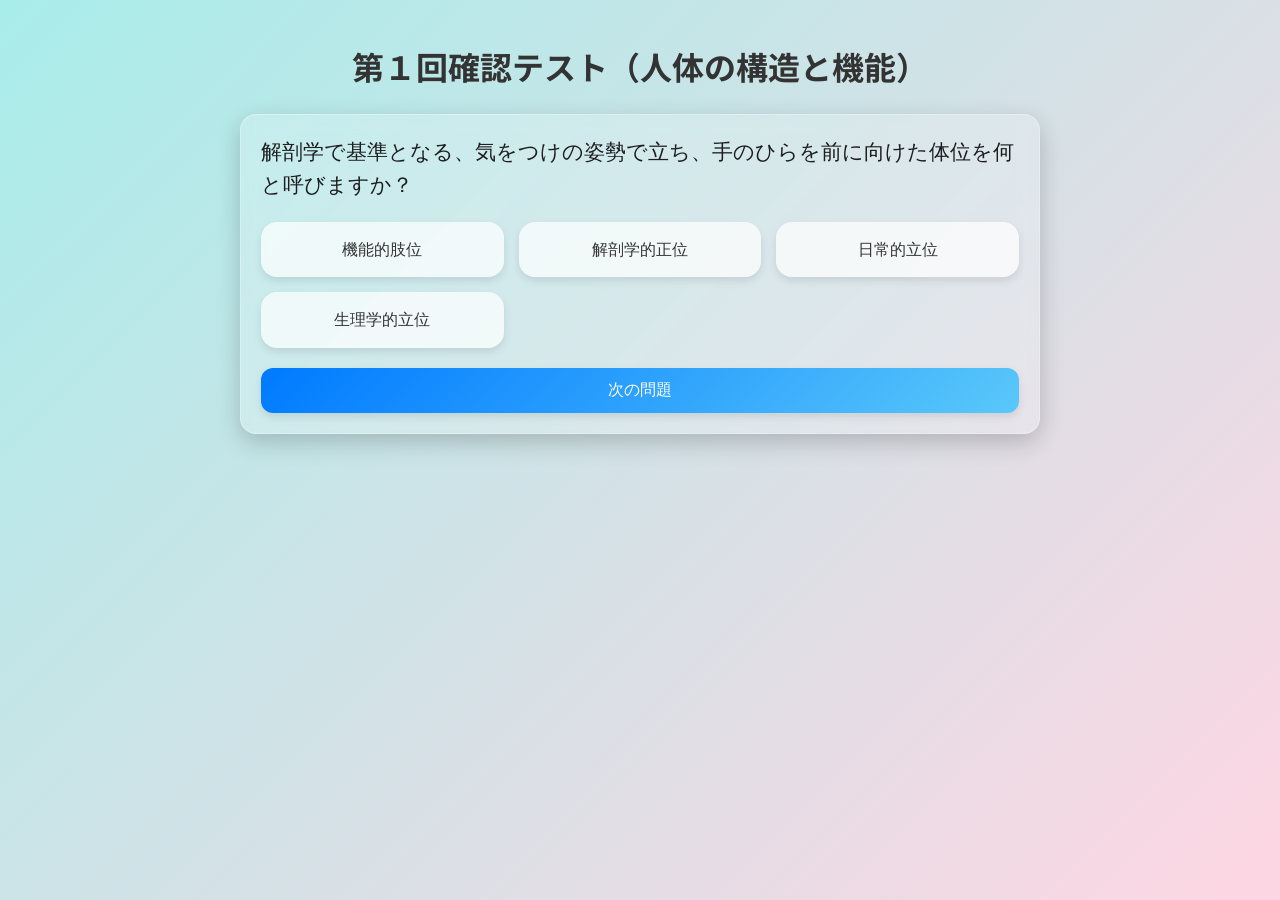
==== 1st-test.html @ 2c4062cf "Update 1st-test.html" ====
<!DOCTYPE html>
<html lang="ja">
<head>
  <link href="https://fonts.googleapis.com/css2?family=Noto+Sans+JP:wght@700&display=swap" rel="stylesheet">
  <meta charset="UTF-8">
  <meta name="viewport" content="width=device-width, initial-scale=1.0">
  <title>第１回確認テスト（人体の構造と機能）</title>
  <style>
    body {
      font-family: -apple-system, BlinkMacSystemFont, 'Segoe UI', Roboto, Oxygen, Ubuntu, Cantarell, 'Open Sans', 'Helvetica Neue', sans-serif;
      line-height: 1.6;
      color: #333;
      background: linear-gradient(135deg, #a8edea, #fed6e3);
      background-size: cover; 
      background-repeat: no-repeat;
      background-attachment: fixed;
      padding: 20px;
      margin: 0;
    }
    .container {
      max-width: 800px;
      margin: 0 auto;
    }
    h1, h2 {
  font-family: 'Noto Sans JP', sans-serif;
  font-weight: 700;

}
    .quiz-container, .result-card {
  background-color: rgba(255, 255, 255, 0.2);
  backdrop-filter: blur(10px);
  border-radius: 16px;
  padding: 20px;
  box-shadow: 0 8px 24px rgba(0, 0, 0, 0.2);
  margin-bottom: 20px;
  border: 1px solid rgba(255, 255, 255, 0.3);
    }
    .question {
      font-size: 1.3em;
      margin-bottom: 20px;
      color: #1d1d1f;
    }
    .options {
      display: grid;
      grid-template-columns: repeat(auto-fit, minmax(200px, 1fr));
      gap: 15px;
    }
    .option {
      background-color: rgba(255, 255, 255, 0.7);
  border: none;
  border-radius: 16px;
  padding: 15px;
  font-size: 1em;
  cursor: pointer;
  transition: background 0.3s ease 0.1s, transform 0.3s ease;
  text-align: center;
  position: relative;
  overflow: hidden;
  box-shadow: 0 4px 8px rgba(0, 0, 0, 0.1);
    }
    .option:hover {
      background: linear-gradient(135deg, #a8edea, #fed6e3);
  box-shadow: 0 8px 16px rgba(0, 0, 0, 0.2);
    }
    .option.selected {
      background-color: #007aff;
      color: #fff;
    }
    .option.disabled {
      background: linear-gradient(135deg, #a8edea, #fed6e3);
  box-shadow: 0 8px 16px rgba(0, 0, 0, 0.2);
  pointer-events: none;
      }
    /* 正解時のグラデーション */
.option.correct {
  background: linear-gradient(135deg, #34c759, #a8e6cf); /* 正解のグラデーション */
  color: #fff;
}

/* 不正解時のグラデーション */
.option.incorrect {
  background: linear-gradient(135deg, #ff3b30, #ff9a8b); /* 不正解のグラデーション */
  color: #fff;
}

    .option::after {
      content: '';
      position: absolute;
      top: 0;
      left: 0;
      width: 100%;
      height: 100%;
      background: rgba(0,0,0,0.1);
      opacity: 0;
      transition: opacity 0.3s;
    }
    .option:active::after {
      transform: scale(0.98);
    }
    .explanation {
  margin-top: 20px;
  font-size: 1em;
  color: #333;
  background-color: rgba(255, 255, 255, 0.8);
  backdrop-filter: blur(10px);
  border-left: 5px solid #4caf50;
  border-radius: 12px;
  padding: 15px;
  box-shadow: 0 4px 8px rgba(0, 0, 0, 0.1);
  opacity: 1; /* 修正 */
  transition: opacity 0.3s ease;
}

.explanation-header {
  display: flex;
  align-items: center;
  margin-bottom: 10px;
  font-weight: bold;
  color: #4caf50;
}

.explanation-icon {
  font-size: 1.5em;
  margin-right: 10px;
}
    .nav-button {
  background: linear-gradient(135deg, #007aff, #5ac8fa);
  color: #fff;
  border: none;
  border-radius: 12px;
  padding: 12px 24px;
  font-size: 1em;
  cursor: pointer;
  transition: background 0.3s ease, transform 0.2s ease;
  margin-top: 20px;
  width: 100%;
  box-shadow: 0 4px 8px rgba(0, 0, 0, 0.1);
}

.nav-button:hover {
  background: linear-gradient(135deg, #005bb5, #4aa0d3);
  box-shadow: 0 8px 16px rgba(0, 0, 0, 0.2);
}

.nav-button:active {
  transform: scale(0.98);
}
    .result-card {
      margin-bottom: 20px;
    }
    .result-card h3 {
      font-size: 1.2em;
      margin-bottom: 10px;
    }
    .result-status {
      font-weight: bold;
      margin-bottom: 10px;
    }
    .correct {
      color: #34c759;
    }
    .incorrect {
      color: #ff3b30;
    }
    #attendance-link {
      background-color: #34c759;
      color: white;
      padding: 15px;
      border-radius: 12px;
      margin-top: 20px;
      text-align: center;
      display: none;
    }
    #attendance-link a {
      color: white;
      text-decoration: none;
      font-weight: bold;
    }
    #attendance-link a:hover {
      text-decoration: underline;
    }
  </style>
</head>
<body>
  <div class="container">
    <h1 style="text-align: center;">第１回確認テスト（人体の構造と機能）</h1>
    <div id="quiz-container" class="quiz-container">
      <div id="quiz-content">
        <div id="question" class="question"></div>
        <div id="options" class="options"></div>
        <div id="explanation" class="explanation"></div>
      </div>
      <button id="next" class="nav-button" onclick="nextQuestion()">次の問題</button>
    </div>
    <div id="result-container"></div>
    <div id="attendance-link"></div>
  </div>
  
  
  <script>
    const quizData = [
  {
    "question": "解剖学で基準となる、気をつけの姿勢で立ち、手のひらを前に向けた体位を何と呼びますか？",
    "options": [
      "生理学的立位",
      "解剖学的正位",
      "機能的肢位",
      "日常的立位"
    ],
    "answer": 1,
    "explanation": "人体を記載・説明する際の基準となる姿勢は「解剖学的正位」です。"
  },
  {
    "question": "人体を左右に分ける面（身体の正中を通る面を含む）を何と呼びますか？",
    "options": [
      "水平面",
      "前額面（冠状面）",
      "矢状面",
      "斜断面"
    ],
    "answer": 2,
    "explanation": "人体を左右に分ける面は「矢状面」です。特に正中を通る面は「正中面」とも呼ばれます。"
  },
  {
    "question": "人体を構成するレベルで、同じような形態と機能を持つ細胞が集まってできるものを何と呼びますか？",
    "options": [
      "器官",
      "個体",
      "細胞",
      "組織"
    ],
    "answer": 3,
    "explanation": "細胞が集まって「組織」を形成します。組織が集まって器官、器官が集まって器官系、そして個体が構成されます。"
  },
  {
    "question": "体の表面や、消化管・気管などの管の内側をおおっている、細胞が密に集まった組織は何ですか？",
    "options": [
      "筋組織",
      "結合組織",
      "上皮組織",
      "神経組織"
    ],
    "answer": 2,
    "explanation": "体の表面や体内の管の内面を覆い、保護・吸収・分泌などの役割を担うのは「上皮組織」です。細胞が密に配列しているのが特徴です。"
  },
  {
    "question": "上皮組織において、体表や管腔に面している側の表面を何と呼びますか？",
    "options": [
      "基底面",
      "側面",
      "自由面",
      "接着面"
    ],
    "answer": 2,
    "explanation": "上皮細胞の、体外や体内の空間（管腔）に面している側を「自由面」と呼びます。"
  },
  {
    "question": "骨格系は大きく体幹骨格と体肢骨格に分類されます。体幹骨格に含まれないのはどれですか？",
    "options": [
      "脊柱",
      "胸郭",
      "頭蓋骨",
      "上腕骨"
    ],
    "answer": 3,
    "explanation": "体幹骨格は頭蓋骨、脊柱、胸郭から構成されます。上腕骨は上肢の骨であり、体肢骨格に含まれます。"
  },
  {
    "question": "脳を保護する役割を持つ頭蓋骨は、脳頭蓋を構成する骨とされます。脳頭蓋に含まれないのはどれですか？",
    "options": [
      "前頭骨",
      "側頭骨",
      "下顎骨",
      "後頭骨"
    ],
    "answer": 2,
    "explanation": "脳頭蓋は前頭骨、頭頂骨、側頭骨、後頭骨、蝶形骨、篩骨から構成されます。下顎骨は顔面頭蓋を構成する骨の一つです。"
  },
  {
    "question": "脊柱を構成する椎骨のうち、肋骨と関節する関節面を持つのはどの椎骨ですか？",
    "options": [
      "頸椎",
      "胸椎",
      "腰椎",
      "仙椎"
    ],
    "answer": 1,
    "explanation": "胸椎は、肋骨と関節するための関節面（肋骨窩）を持っています。"
  },
  {
    "question": "男性の骨盤の特徴として記述されているものではないのはどれですか？",
    "options": [
      "骨盤口がハート型で狭い",
      "恥骨下角が狭い（<70°）",
      "骨が全体的に厚くて重い",
      "骨盤口が広くて円形に近い"
    ],
    "answer": 3,
    "explanation": "男性の骨盤は、女性と比較して骨盤口が狭くハート型、恥骨下角が狭く、骨が厚くて重いという特徴があります。「骨盤口が広くて円形に近い」のは女性の骨盤の特徴です。"
  },
  {
    "question": "大腿骨の関節に関する記述で正しいものはどれですか？",
    "options": [
      "近位端は脛骨と関節する",
      "遠位端は腓骨とのみ関節する",
      "近位端は寛骨と関節する",
      "遠位端は足根骨と関節する"
    ],
    "answer": 2,
    "explanation": "大腿骨の近位端（大腿骨頭）は寛骨の寛骨臼と関節し、股関節を形成します。遠位端は脛骨および膝蓋骨と関節し、膝関節を形成します。"
  },
  {
    "question": "足のアーチの主な機能として説明されているもので、最も適切なものはどれですか？",
    "options": [
      "足の骨の成長を促進する",
      "足の見た目を美しく保つ",
      "体重を支え、足の骨と軟部組織に分散させる",
      "地面からの衝撃を直接骨に伝える"
    ],
    "answer": 2,
    "explanation": "足のアーチ（土踏まず）は、体重を分散させ、歩行や走行時の地面からの衝撃を吸収する重要な役割を担っています。"
  },
  {
    "question": "骨の形成に関わる細胞として記述されているのは骨芽細胞と破骨細胞です。これらの細胞が含まれる構造はどれですか？",
    "options": [
      "関節",
      "長管骨",
      "軟骨",
      "腱"
    ],
    "answer": 1,
    "explanation": "骨芽細胞と破骨細胞は、骨のリモデリング（形成と吸収）に関わる細胞であり、骨組織、特に長管骨などの骨に見られます。"
  },
  {
    "question": "肘関節の伸展に関わる骨格筋として主に挙げられるのはどれですか？",
    "options": [
      "上腕二頭筋",
      "上腕筋",
      "上腕三頭筋",
      "腕橈骨筋"
    ],
    "answer": 2,
    "explanation": "肘関節の伸展（腕を伸ばす動き）の主動作筋は、上腕の後面にある上腕三頭筋です。上腕二頭筋、上腕筋、腕橈骨筋は主に肘関節の屈曲に関わります。"
  }
]
;

      let currentQuestion = 0;
    let score = 0;
    let userAnswers = [];
    let shuffledOptions = [];

    function shuffleArray(array) {
      for (let i = array.length - 1; i > 0; i--) {
        const j = Math.floor(Math.random() * (i + 1));
        [array[i], array[j]] = [array[j], array[i]];
      }
      return array;
    }

    function loadQuestion() {
      const question = quizData[currentQuestion];
      document.getElementById('question').textContent = question.question;

      shuffledOptions = shuffleArray([...question.options]);
      const optionsHtml = shuffledOptions.map((option, index) => `
        <div class="option" onclick="selectOption(${index})">${option}</div>
      `).join('');

      document.getElementById('options').innerHTML = optionsHtml;

      // 解説のリセット
      const explanationEl = document.getElementById('explanation');
      explanationEl.style.opacity = '0';
      explanationEl.style.display = 'none';
    }

    function selectOption(index) {
  const options = document.querySelectorAll('.option');
  if (options[index].classList.contains('disabled')) {
    return;
  }

  // すべての選択肢を無効化
  options.forEach(option => {
    option.classList.add('disabled');
  });

  // 選択肢を選んだときに`selected`クラスを追加
  options[index].classList.add('selected');

  // 現在の問題を取得
  const question = quizData[currentQuestion];
  const selectedAnswerIndex = question.options.indexOf(shuffledOptions[index]);
  userAnswers[currentQuestion] = selectedAnswerIndex;

  // 解説の表示内容を設定
  const explanationEl = document.getElementById('explanation');
  explanationEl.innerHTML = `
    <div class="explanation-header">
      <span class="explanation-icon">💡</span>
      解説
    </div>
    ${question.explanation}
  `;
  
  // 一旦解説を見えないようにしてから表示の遅延を設定
  explanationEl.style.opacity = '0';
  explanationEl.style.display = 'block'; // まず表示を「block」にする

  // 遅延を設定して解説をフェードイン
  setTimeout(() => {
    explanationEl.style.opacity = '1'; // 遅れてopacityを1にする
  }, 200); // 200msの遅延を設定

  // 正解・不正解のクラスを付与してグラデーションを適用
  if (selectedAnswerIndex === question.answer) {
    explanationEl.style.backgroundColor = '#e8f5e9';
    explanationEl.style.borderLeftColor = '#4caf50';
    options[index].classList.add('correct'); // 正解時に`correct`クラスを追加
  } else {
    explanationEl.style.backgroundColor = '#ffebee';
    explanationEl.style.borderLeftColor = '#f44336';
    options[index].classList.add('incorrect'); // 不正解時に`incorrect`クラスを追加
  }
}

function loadQuestion() {
  const question = quizData[currentQuestion];
  document.getElementById('question').textContent = question.question;

  shuffledOptions = shuffleArray([...question.options]);
  const optionsHtml = shuffledOptions.map((option, index) => `
    <div class="option" onclick="selectOption(${index})">${option}</div>
  `).join('');

  document.getElementById('options').innerHTML = optionsHtml;

  // 解説のリセット
  const explanationEl = document.getElementById('explanation');
  explanationEl.style.display = 'none'; // 解説を非表示に
  explanationEl.style.opacity = '0'; // 解説のopacityをリセット
}

function loadQuestion() {
  const question = quizData[currentQuestion];
  document.getElementById('question').textContent = question.question;

  shuffledOptions = shuffleArray([...question.options]);
  const optionsHtml = shuffledOptions.map((option, index) => `
    <div class="option" onclick="selectOption(${index})">${option}</div>
  `).join('');

  document.getElementById('options').innerHTML = optionsHtml;

  // 解説のリセット
  const explanationEl = document.getElementById('explanation');
  explanationEl.style.display = 'none'; // 解説を非表示に
}
    function nextQuestion() {
      const selectedOption = document.querySelector('.option.selected');
      if (selectedOption === null) {
        alert('選択肢を選んでください');
        return; 
      }

      if (currentQuestion < quizData.length - 1) {
        currentQuestion++;
        loadQuestion();
      } else {
        showResult();
      }
    }

    function showResult() {
      score = userAnswers.reduce((total, answer, index) => 
        total + (answer === quizData[index].answer ? 1 : 0), 0);

      const resultContainer = document.getElementById('result-container');
      const quizContainer = document.getElementById('quiz-container');
      quizContainer.style.display = 'none';

      const percentage = (score / quizData.length) * 100;
      let resultHtml = `
        <h2>クイズ結果</h2>
        <p>正解数: ${score} / ${quizData.length}</p>
        <p>正答率: ${percentage.toFixed(2)}%</p>
      `;

      quizData.forEach((question, index) => {
        const isCorrect = userAnswers[index] === question.answer;
        resultHtml += `
          <div class="result-card">
            <h3>問題 ${index + 1}</h3>
            <p class="result-status ${isCorrect ? 'correct' : 'incorrect'}">
              ${isCorrect ? '正解' : '不正解'}
            </p>
            <p><strong>質問:</strong> ${question.question}</p>
            <p><strong>あなたの回答:</strong> ${question.options[userAnswers[index]] || '未回答'}</p>
            <p><strong>正解:</strong> ${question.options[question.answer]}</p>
            <p><strong>説明:</strong> ${question.explanation}</p>
          </div>
        `;
      });

      resultHtml += `<button class="nav-button" onclick="restartQuiz()">もう一度挑戦する</button>`;
      resultContainer.innerHTML = resultHtml;

      if (percentage === 100) {
        const attendanceLink = document.getElementById('attendance-link');
        attendanceLink.style.display = 'block';
        attendanceLink.innerHTML = `
          <p>おめでとうございます！全問正解です。</p>
          <a href="https://forms.gle/HNSAs41nTv95XThCA" target="_blank">出席確認フォームに回答する</a>
        `;
      }
    }

    function restartQuiz() {
      currentQuestion = 0;
      score = 0;
      userAnswers = [];
      shuffledOptions = [];
      document.getElementById('quiz-container').style.display = 'block';
      document.getElementById('result-container').innerHTML = '';
      document.getElementById('attendance-link').style.display = 'none';
      loadQuestion();
    }

    loadQuestion();
  </script>
</body>
</html>
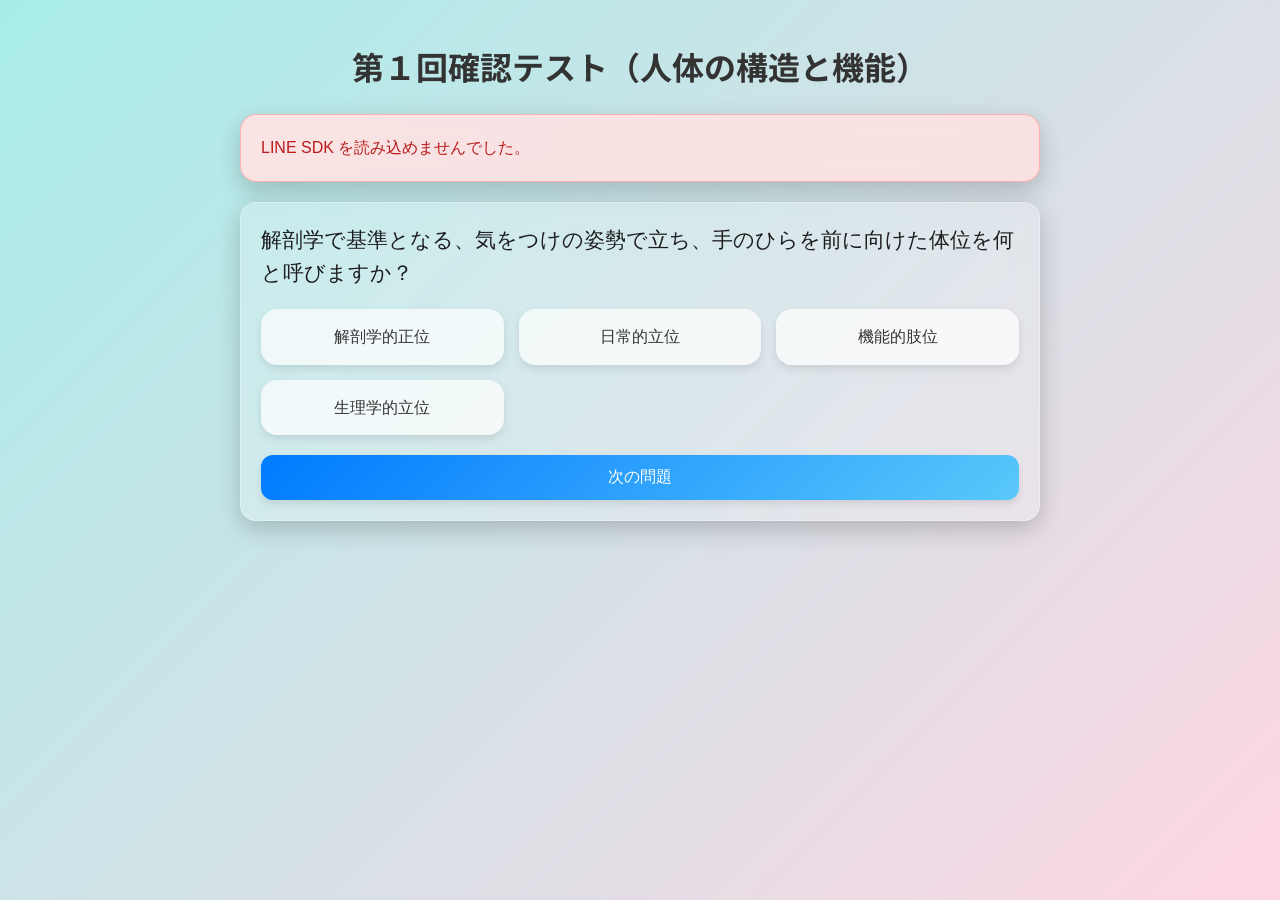
==== commit 7117ac9c: "Add LINE LIFF quiz submission flow" ====
--- a/1st-test.html
+++ b/1st-test.html
@@ -184,6 +184,7 @@
 <body>
   <div class="container">
     <h1 style="text-align: center;">第１回確認テスト（人体の構造と機能）</h1>
+    <div id="line-auth-status" class="result-card" style="display: none;"></div>
     <div id="quiz-container" class="quiz-container">
       <div id="quiz-content">
         <div id="question" class="question"></div>
@@ -506,13 +507,15 @@
       resultHtml += `<button class="nav-button" onclick="restartQuiz()">もう一度挑戦する</button>`;
       resultContainer.innerHTML = resultHtml;
 
-      if (percentage === 100) {
-        const attendanceLink = document.getElementById('attendance-link');
-        attendanceLink.style.display = 'block';
-        attendanceLink.innerHTML = `
-          <p>おめでとうございます！全問正解です。</p>
-          <a href="https://forms.gle/HNSAs41nTv95XThCA" target="_blank">出席確認フォームに回答する</a>
-        `;
+      if (window.quizIntegration) {
+        window.quizIntegration.submitQuizResult({
+          quizNo: window.quizIntegration.getQuizNo(),
+          quizTitle: document.title,
+          score,
+          totalQuestions: quizData.length,
+          userAnswers,
+          quizData
+        });
       }
     }
 
@@ -523,11 +526,18 @@
       shuffledOptions = [];
       document.getElementById('quiz-container').style.display = 'block';
       document.getElementById('result-container').innerHTML = '';
-      document.getElementById('attendance-link').style.display = 'none';
+      if (window.quizIntegration) {
+        window.quizIntegration.resetResultMessage();
+      } else {
+        document.getElementById('attendance-link').style.display = 'none';
+      }
       loadQuestion();
     }
 
     loadQuestion();
   </script>
+  <script src="https://static.line-scdn.net/liff/edge/2/sdk.js"></script>
+  <script src="quiz-auth-config.js"></script>
+  <script src="quiz-integration.js"></script>
 </body>
 </html>
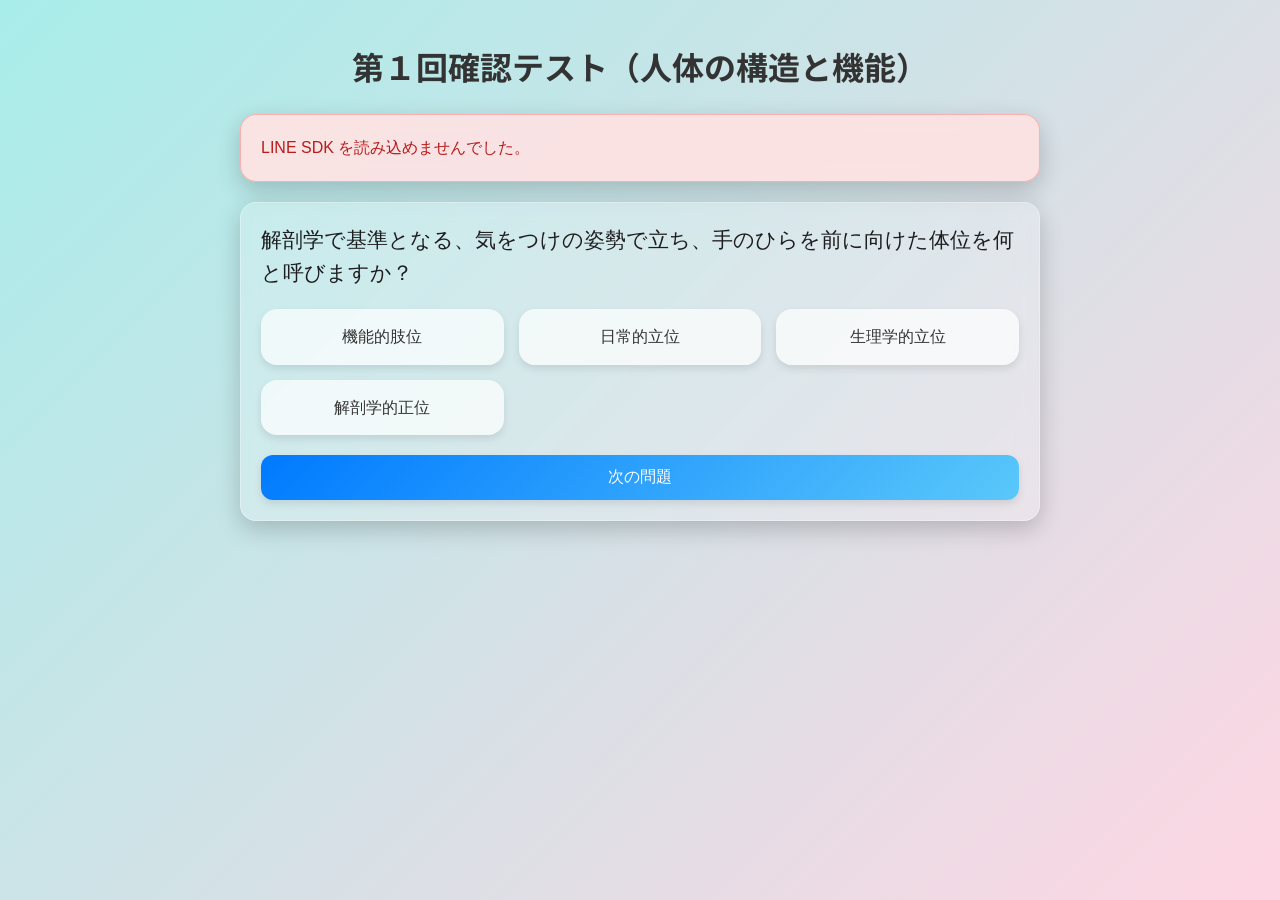
==== commit 53916508: "Fix duplicate loadQuestion, refine quality, expand 4th/5th tests - Remove duplicated (un-indented) l" ====
--- a/1st-test.html
+++ b/1st-test.html
@@ -426,38 +426,6 @@
   }
 }
 
-function loadQuestion() {
-  const question = quizData[currentQuestion];
-  document.getElementById('question').textContent = question.question;
-
-  shuffledOptions = shuffleArray([...question.options]);
-  const optionsHtml = shuffledOptions.map((option, index) => `
-    <div class="option" onclick="selectOption(${index})">${option}</div>
-  `).join('');
-
-  document.getElementById('options').innerHTML = optionsHtml;
-
-  // 解説のリセット
-  const explanationEl = document.getElementById('explanation');
-  explanationEl.style.display = 'none'; // 解説を非表示に
-  explanationEl.style.opacity = '0'; // 解説のopacityをリセット
-}
-
-function loadQuestion() {
-  const question = quizData[currentQuestion];
-  document.getElementById('question').textContent = question.question;
-
-  shuffledOptions = shuffleArray([...question.options]);
-  const optionsHtml = shuffledOptions.map((option, index) => `
-    <div class="option" onclick="selectOption(${index})">${option}</div>
-  `).join('');
-
-  document.getElementById('options').innerHTML = optionsHtml;
-
-  // 解説のリセット
-  const explanationEl = document.getElementById('explanation');
-  explanationEl.style.display = 'none'; // 解説を非表示に
-}
     function nextQuestion() {
       const selectedOption = document.querySelector('.option.selected');
       if (selectedOption === null) {
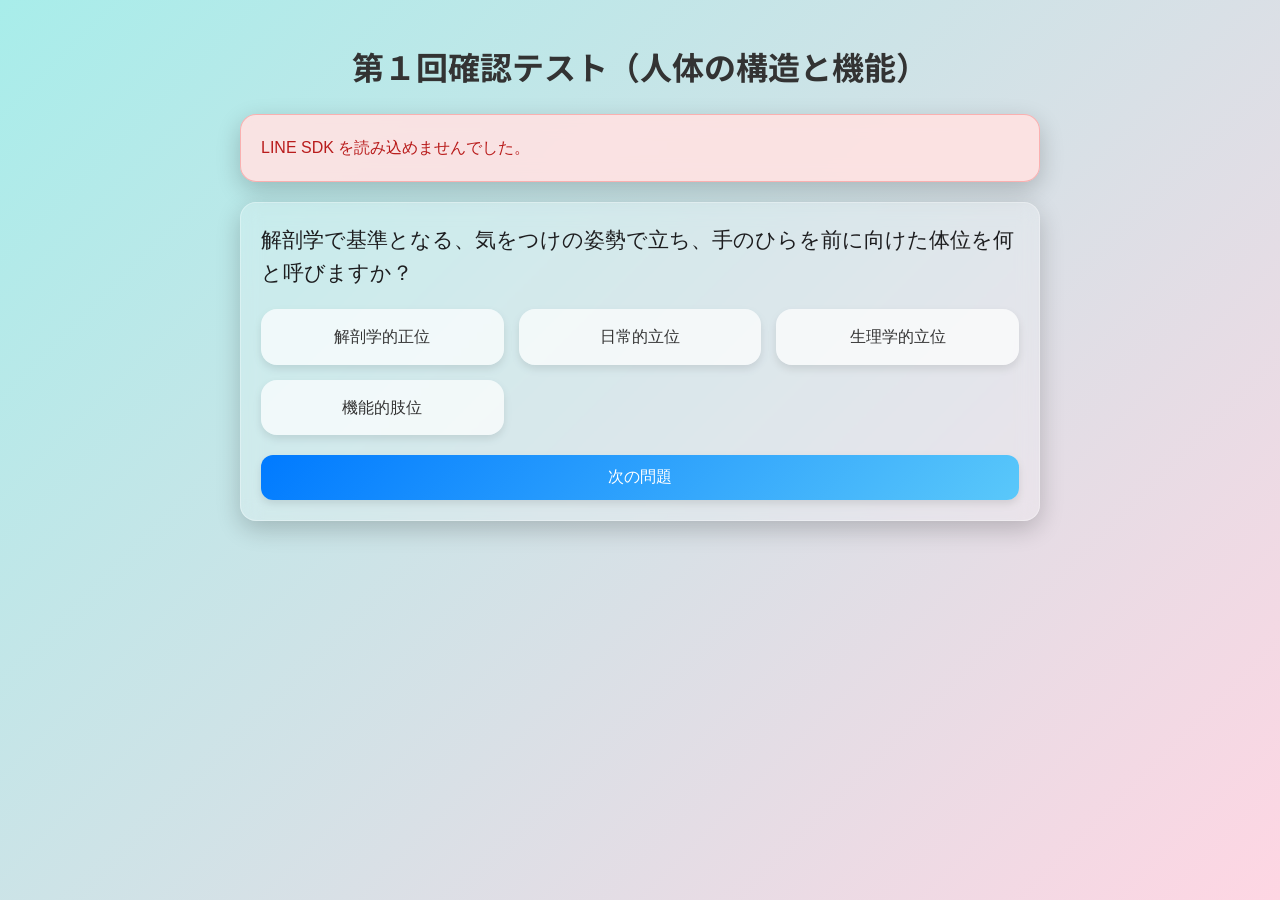
==== commit c8478fa2: "Add top page button to quiz results" ====
--- a/1st-test.html
+++ b/1st-test.html
@@ -473,6 +473,7 @@
       });
 
       resultHtml += `<button class="nav-button" onclick="restartQuiz()">もう一度挑戦する</button>`;
+      resultHtml += `<button class="nav-button" onclick="goToTopPage()" style="margin-top: 12px; background: linear-gradient(135deg, #64748b, #94a3b8);">トップページに戻る</button>`;
       resultContainer.innerHTML = resultHtml;
 
       if (window.quizIntegration) {
@@ -502,6 +503,10 @@
       loadQuestion();
     }
 
+    function goToTopPage() {
+      window.location.href = 'index.html';
+    }
+
     loadQuestion();
   </script>
   <script src="https://static.line-scdn.net/liff/edge/2/sdk.js"></script>
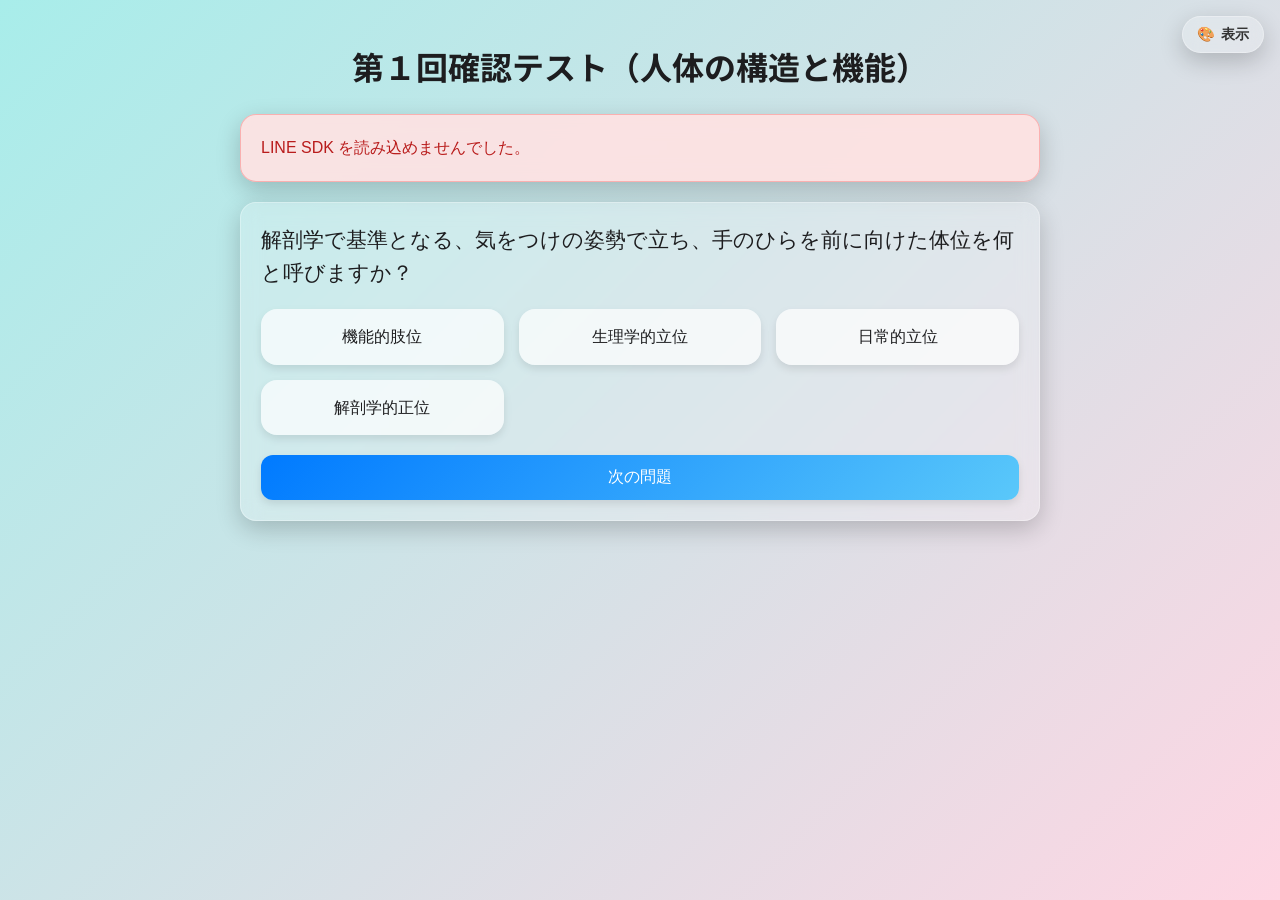
==== commit caf943a7: "Add quiz theme switcher UI" ====
--- a/1st-test.html
+++ b/1st-test.html
@@ -1,7 +1,7 @@
 <!DOCTYPE html>
 <html lang="ja">
 <head>
-  <link href="https://fonts.googleapis.com/css2?family=Noto+Sans+JP:wght@700&display=swap" rel="stylesheet">
+  <link href="https://fonts.googleapis.com/css2?family=Noto+Sans+JP:wght@400;700&display=swap" rel="stylesheet">
   <meta charset="UTF-8">
   <meta name="viewport" content="width=device-width, initial-scale=1.0">
   <title>第１回確認テスト（人体の構造と機能）</title>
@@ -180,6 +180,22 @@
       text-decoration: underline;
     }
   </style>
+  <script>
+    (function () {
+      try {
+        var theme = localStorage.getItem("jintainokouzoutokinou.quizTheme");
+        if (theme) {
+          document.documentElement.setAttribute("data-quiz-theme", theme);
+        }
+        var scale = localStorage.getItem("jintainokouzoutokinou.quizFontScale");
+        if (scale) {
+          document.documentElement.style.setProperty("--q-font-scale", scale);
+        }
+      } catch (error) {}
+    })();
+  </script>
+  <link rel="stylesheet" href="quiz-base.css?v=20260728-theme">
+  <link rel="stylesheet" href="quiz-themes.css?v=20260728-theme">
 </head>
 <body>
   <div class="container">
@@ -473,7 +489,7 @@
       });
 
       resultHtml += `<button class="nav-button" onclick="restartQuiz()">もう一度挑戦する</button>`;
-      resultHtml += `<button class="nav-button" onclick="goToTopPage()" style="margin-top: 12px; background: linear-gradient(135deg, #64748b, #94a3b8);">トップページに戻る</button>`;
+      resultHtml += `<button class="nav-button" onclick="goToTopPage()">トップページに戻る</button>`;
       resultContainer.innerHTML = resultHtml;
 
       if (window.quizIntegration) {
@@ -512,5 +528,7 @@
   <script src="https://static.line-scdn.net/liff/edge/2/sdk.js"></script>
   <script src="quiz-auth-config.js"></script>
   <script src="quiz-integration.js"></script>
+  <script src="quiz-glass.js?v=20260728-theme"></script>
+  <script src="quiz-theme-switcher.js?v=20260728-theme"></script>
 </body>
 </html>
--- a/quiz-base.css
+++ b/quiz-base.css
@@ -0,0 +1,579 @@
+/* quiz-base.css
+ * 確認テストで共通利用するレイアウト・配色の土台。
+ * 配色や質感は CSS 変数で定義し、quiz-themes.css 側のテーマで上書きする。
+ * クラス名・ID は既存のロジック(quiz-engine.js / quiz-integration.js)が
+ * 参照しているため変更しないこと。
+ */
+
+:root {
+  /* ===== 標準テーマ（現行のミントピンク） ===== */
+  --q-font-scale: 1;
+  --q-radius: 16px;
+  --q-radius-sm: 12px;
+
+  --q-bg: linear-gradient(135deg, #a8edea, #fed6e3);
+  --q-bg-attachment: fixed;
+  --q-text: #333;
+  --q-heading: #1d1d1f;
+
+  --q-surface-bg: rgba(255, 255, 255, 0.2);
+  --q-surface-border: 1px solid rgba(255, 255, 255, 0.3);
+  --q-surface-blur: 10px;
+  --q-surface-shadow: 0 8px 24px rgba(0, 0, 0, 0.2);
+
+  --q-question-color: #1d1d1f;
+
+  --q-option-bg: rgba(255, 255, 255, 0.7);
+  --q-option-text: #1d1d1f;
+  --q-option-border: none;
+  --q-option-shadow: 0 4px 8px rgba(0, 0, 0, 0.1);
+  --q-option-hover-bg: linear-gradient(135deg, #a8edea, #fed6e3);
+  --q-option-hover-shadow: 0 8px 16px rgba(0, 0, 0, 0.2);
+
+  --q-selected-bg: #007aff;
+  --q-selected-text: #fff;
+
+  --q-correct-bg: linear-gradient(135deg, #34c759, #a8e6cf);
+  --q-correct-text: #fff;
+  --q-incorrect-bg: linear-gradient(135deg, #ff3b30, #ff9a8b);
+  --q-incorrect-text: #fff;
+  --q-correct-color: #34c759;
+  --q-incorrect-color: #ff3b30;
+
+  --q-explanation-bg: rgba(255, 255, 255, 0.8);
+  --q-explanation-text: #333;
+  --q-explanation-accent: #4caf50;
+  --q-explanation-correct-bg: #e8f5e9;
+  --q-explanation-correct-accent: #4caf50;
+  --q-explanation-incorrect-bg: #ffebee;
+  --q-explanation-incorrect-accent: #f44336;
+
+  /* 回答後に未選択の選択肢が見せる状態（オリジナル標準はホバーと同じミントピンク） */
+  --q-option-disabled-bg: var(--q-option-hover-bg);
+  --q-option-disabled-shadow: var(--q-option-hover-shadow);
+
+  --q-button-bg: linear-gradient(135deg, #007aff, #5ac8fa);
+  --q-button-hover-bg: linear-gradient(135deg, #005bb5, #4aa0d3);
+  --q-button-text: #fff;
+  --q-button-shadow: 0 4px 8px rgba(0, 0, 0, 0.1);
+}
+
+* {
+  box-sizing: border-box;
+}
+
+body {
+  font-family: -apple-system, BlinkMacSystemFont, 'Segoe UI', Roboto, Oxygen, Ubuntu, Cantarell, 'Open Sans', 'Helvetica Neue', sans-serif;
+  line-height: 1.6;
+  font-size: calc(1rem * var(--q-font-scale));
+  color: var(--q-text);
+  background: var(--q-bg);
+  background-size: cover;
+  background-repeat: no-repeat;
+  background-attachment: var(--q-bg-attachment);
+  padding: 20px;
+  margin: 0;
+  min-height: 100vh;
+  transition: background 0.4s ease, color 0.4s ease;
+}
+
+.container {
+  max-width: 800px;
+  margin: 0 auto;
+}
+
+.quiz-top-return {
+  position: fixed;
+  top: 16px;
+  left: 16px;
+  z-index: 1000;
+  min-height: 38px;
+  padding: 8px 13px;
+  border: var(--q-surface-border);
+  border-radius: 999px;
+  background: var(--q-surface-bg);
+  backdrop-filter: blur(var(--q-surface-blur));
+  -webkit-backdrop-filter: blur(var(--q-surface-blur));
+  color: var(--q-text);
+  font: inherit;
+  font-size: 0.9rem;
+  font-weight: 800;
+  cursor: pointer;
+  box-shadow: var(--q-surface-shadow);
+  transition: transform 0.18s ease, box-shadow 0.18s ease, background 0.18s ease;
+}
+
+.quiz-top-return:hover,
+.quiz-top-return:focus-visible {
+  transform: translateY(-1px);
+  box-shadow: 0 12px 22px rgba(0, 0, 0, 0.18);
+  outline: none;
+}
+
+.quiz-top-return:active {
+  transform: scale(0.98);
+}
+
+h1, h2 {
+  font-family: 'Noto Sans JP', sans-serif;
+  font-weight: 700;
+  color: var(--q-heading);
+}
+
+.quiz-container, .result-card {
+  background: var(--q-surface-bg);
+  backdrop-filter: blur(var(--q-surface-blur));
+  -webkit-backdrop-filter: blur(var(--q-surface-blur));
+  border-radius: var(--q-radius);
+  padding: 20px;
+  box-shadow: var(--q-surface-shadow);
+  margin-bottom: 20px;
+  border: var(--q-surface-border);
+}
+
+.question {
+  font-size: 1.3em;
+  margin-bottom: 20px;
+  color: var(--q-question-color);
+}
+
+.options {
+  display: grid;
+  grid-template-columns: repeat(auto-fit, minmax(200px, 1fr));
+  gap: 15px;
+}
+
+.option {
+  background: var(--q-option-bg);
+  color: var(--q-option-text);
+  border: var(--q-option-border);
+  border-radius: var(--q-radius);
+  padding: 15px;
+  font-size: 1em;
+  cursor: pointer;
+  transition: background 0.3s ease 0.1s, transform 0.3s ease, box-shadow 0.3s ease;
+  text-align: center;
+  position: relative;
+  overflow: hidden;
+  box-shadow: var(--q-option-shadow);
+}
+
+.option:hover {
+  background: var(--q-option-hover-bg);
+  box-shadow: var(--q-option-hover-shadow);
+}
+
+.option.selected {
+  background: var(--q-selected-bg);
+  color: var(--q-selected-text);
+}
+
+.option.disabled {
+  background: var(--q-option-disabled-bg);
+  box-shadow: var(--q-option-disabled-shadow);
+  pointer-events: none;
+}
+
+.option.correct {
+  background: var(--q-correct-bg);
+  color: var(--q-correct-text);
+}
+
+.option.incorrect {
+  background: var(--q-incorrect-bg);
+  color: var(--q-incorrect-text);
+}
+
+.option::after {
+  content: '';
+  position: absolute;
+  top: 0;
+  left: 0;
+  width: 100%;
+  height: 100%;
+  background: rgba(0, 0, 0, 0.1);
+  opacity: 0;
+  transition: opacity 0.3s;
+}
+
+.option:active::after {
+  transform: scale(0.98);
+}
+
+.explanation {
+  margin-top: 20px;
+  font-size: 1em;
+  color: var(--q-explanation-text);
+  background: var(--q-explanation-bg);
+  backdrop-filter: blur(var(--q-surface-blur));
+  -webkit-backdrop-filter: blur(var(--q-surface-blur));
+  border-left: 5px solid var(--q-explanation-accent);
+  border-radius: var(--q-radius-sm);
+  padding: 15px;
+  box-shadow: 0 4px 8px rgba(0, 0, 0, 0.1);
+  opacity: 1;
+  transition: opacity 0.3s ease;
+}
+
+.explanation.is-correct {
+  background: var(--q-explanation-correct-bg);
+  border-left-color: var(--q-explanation-correct-accent);
+}
+
+.explanation.is-incorrect {
+  background: var(--q-explanation-incorrect-bg);
+  border-left-color: var(--q-explanation-incorrect-accent);
+}
+
+.explanation-header {
+  display: flex;
+  align-items: center;
+  margin-bottom: 10px;
+  font-weight: bold;
+  color: var(--q-explanation-accent);
+}
+
+.explanation-icon {
+  font-size: 1.5em;
+  margin-right: 10px;
+}
+
+.nav-button {
+  background: var(--q-button-bg);
+  color: var(--q-button-text);
+  border: none;
+  border-radius: var(--q-radius-sm);
+  padding: 12px 24px;
+  font-size: 1em;
+  cursor: pointer;
+  transition: background 0.3s ease, transform 0.2s ease, box-shadow 0.3s ease;
+  margin-top: 20px;
+  width: 100%;
+  box-shadow: var(--q-button-shadow);
+}
+
+.nav-button:hover {
+  background: var(--q-button-hover-bg);
+  box-shadow: 0 8px 16px rgba(0, 0, 0, 0.2);
+}
+
+.nav-button:active {
+  transform: scale(0.98);
+}
+
+.result-card {
+  margin-bottom: 20px;
+}
+
+.result-card h3 {
+  font-size: 1.2em;
+  margin-bottom: 10px;
+}
+
+.result-status {
+  font-weight: bold;
+  margin-bottom: 10px;
+}
+
+.quiz-progress-card h3 {
+  margin-top: 0;
+}
+
+.quiz-progress-grid {
+  display: grid;
+  grid-template-columns: repeat(auto-fit, minmax(155px, 1fr));
+  gap: 12px;
+  margin: 12px 0;
+}
+
+.quiz-progress-tile,
+.quiz-progress-button {
+  min-height: 96px;
+  padding: 12px;
+  border: 1px solid rgba(128, 128, 128, 0.16);
+  border-radius: var(--q-radius-sm);
+  background: var(--q-option-bg);
+  color: var(--q-text);
+  box-shadow: var(--q-option-shadow);
+}
+
+.quiz-progress-button {
+  appearance: none;
+  -webkit-appearance: none;
+  width: 100%;
+  cursor: pointer;
+  font: inherit;
+  text-align: left;
+}
+
+.quiz-progress-button:hover,
+.quiz-progress-button.is-active {
+  background: var(--q-option-hover-bg);
+  box-shadow: 0 0 0 2px rgba(0, 122, 255, 0.2), var(--q-option-hover-shadow);
+}
+
+.quiz-progress-grid span {
+  display: block;
+  color: var(--q-text);
+  font-size: 0.9em;
+  opacity: 0.74;
+}
+
+.quiz-progress-grid strong {
+  display: block;
+  margin-top: 6px;
+  color: var(--q-heading);
+  font-size: 1.1em;
+  line-height: 1.35;
+}
+
+.quiz-progress-grid small {
+  display: block;
+  margin-top: 8px;
+  color: var(--q-text);
+  font-size: 0.78em;
+  font-weight: 700;
+  opacity: 0.7;
+}
+
+.quiz-progress-breakdown {
+  margin: 14px 0;
+  padding: 14px;
+  border: 1px solid rgba(128, 128, 128, 0.18);
+  border-radius: var(--q-radius-sm);
+  background: rgba(255, 255, 255, 0.56);
+}
+
+.quiz-progress-breakdown h4 {
+  margin: 0 0 8px;
+  color: var(--q-heading);
+  font-size: 1rem;
+}
+
+.quiz-progress-note {
+  margin: 8px 0 0;
+  color: var(--q-text);
+  font-size: 0.92em;
+  opacity: 0.8;
+}
+
+.quiz-progress-table-wrap {
+  overflow-x: auto;
+}
+
+.quiz-progress-breakdown table {
+  width: 100%;
+  min-width: 560px;
+  border-collapse: collapse;
+  font-size: 0.92em;
+}
+
+.quiz-progress-breakdown th,
+.quiz-progress-breakdown td {
+  padding: 8px 6px;
+  border-bottom: 1px solid rgba(128, 128, 128, 0.18);
+  text-align: right;
+  white-space: nowrap;
+}
+
+.quiz-progress-breakdown th:first-child,
+.quiz-progress-breakdown td:first-child {
+  min-width: 150px;
+  text-align: left;
+  white-space: normal;
+}
+
+.quiz-progress-breakdown tbody tr:last-child th,
+.quiz-progress-breakdown tbody tr:last-child td {
+  border-bottom: 0;
+}
+
+.quiz-progress-empty {
+  color: var(--q-text);
+  margin: 8px 0 0;
+  opacity: 0.7;
+}
+
+.correct {
+  color: var(--q-correct-color);
+}
+
+.incorrect {
+  color: var(--q-incorrect-color);
+}
+
+/* #line-auth-status / #attendance-link は quiz-integration.js が
+ * 状態色(info/success/warning/error)をインラインで付与するため、
+ * ここでは初期状態のみ定義する。 */
+#attendance-link {
+  background-color: var(--q-correct-color);
+  color: #fff;
+  padding: 15px;
+  border-radius: var(--q-radius-sm);
+  margin-top: 20px;
+  text-align: center;
+  display: none;
+}
+
+#attendance-link a {
+  color: #fff;
+  text-decoration: none;
+  font-weight: bold;
+}
+
+#attendance-link a:hover {
+  text-decoration: underline;
+}
+
+.quiz-rank-up {
+  margin: 10px 0;
+  padding: 12px 14px;
+  border-radius: var(--q-radius-sm);
+  background: linear-gradient(135deg, rgba(255, 247, 194, 0.95), rgba(220, 252, 231, 0.88));
+  border: 1px solid rgba(234, 179, 8, 0.35);
+  color: #713f12;
+}
+
+/* ===== テーマ切替UI（quiz-theme-switcher.js が生成） ===== */
+.quiz-theme-switcher {
+  position: fixed;
+  top: 16px;
+  right: 16px;
+  z-index: 1000;
+  font-family: 'Noto Sans JP', sans-serif;
+}
+
+.qts-toggle {
+  display: inline-flex;
+  align-items: center;
+  gap: 6px;
+  padding: 8px 14px;
+  border: var(--q-surface-border);
+  border-radius: 999px;
+  background: var(--q-surface-bg);
+  backdrop-filter: blur(var(--q-surface-blur));
+  -webkit-backdrop-filter: blur(var(--q-surface-blur));
+  color: var(--q-text);
+  font-size: 0.9rem;
+  font-weight: 700;
+  cursor: pointer;
+  box-shadow: var(--q-surface-shadow);
+}
+
+.qts-toggle-text {
+  white-space: nowrap;
+}
+
+.qts-panel {
+  margin-top: 10px;
+  width: 248px;
+  max-width: calc(100vw - 32px);
+  padding: 14px;
+  border: var(--q-surface-border);
+  border-radius: 16px;
+  background: var(--q-surface-bg);
+  backdrop-filter: blur(var(--q-surface-blur));
+  -webkit-backdrop-filter: blur(var(--q-surface-blur));
+  box-shadow: var(--q-surface-shadow);
+}
+
+.qts-title {
+  font-size: 0.78rem;
+  font-weight: 700;
+  color: var(--q-text);
+  opacity: 0.8;
+  margin: 4px 0 8px;
+}
+
+.qts-row {
+  display: flex;
+  flex-wrap: wrap;
+  gap: 8px;
+  margin-bottom: 12px;
+}
+
+.qts-theme-row {
+  display: grid;
+  grid-template-columns: repeat(2, minmax(0, 1fr));
+}
+
+.qts-theme {
+  display: flex;
+  align-items: center;
+  gap: 8px;
+  padding: 8px 10px;
+  border: 1px solid rgba(128, 128, 128, 0.3);
+  border-radius: 12px;
+  background: var(--q-option-bg);
+  color: var(--q-option-text);
+  font-size: 0.82rem;
+  cursor: pointer;
+  text-align: left;
+}
+
+.qts-theme.is-active {
+  border-color: var(--q-selected-bg);
+  box-shadow: 0 0 0 2px var(--q-selected-bg);
+}
+
+.qts-swatch {
+  width: 22px;
+  height: 22px;
+  border-radius: 50%;
+  border: 1px solid rgba(0, 0, 0, 0.18);
+  flex: 0 0 auto;
+}
+
+.qts-theme-label {
+  white-space: nowrap;
+  overflow: hidden;
+  text-overflow: ellipsis;
+}
+
+.qts-scale-row {
+  margin-bottom: 0;
+}
+
+.qts-scale {
+  min-width: 44px;
+  padding: 8px 12px;
+  border: 1px solid rgba(128, 128, 128, 0.3);
+  border-radius: 12px;
+  background: var(--q-option-bg);
+  color: var(--q-option-text);
+  font-weight: 700;
+  cursor: pointer;
+}
+
+.qts-scale.is-active {
+  border-color: var(--q-selected-bg);
+  box-shadow: 0 0 0 2px var(--q-selected-bg);
+}
+
+@media (max-width: 640px) {
+  body {
+    padding-top: 68px;
+  }
+
+  .quiz-top-return {
+    top: 12px;
+    left: 12px;
+    min-height: 34px;
+    padding: 7px 11px;
+    font-size: 0.82rem;
+  }
+
+  .qts-toggle-text {
+    display: none;
+  }
+  .quiz-theme-switcher {
+    top: 12px;
+    right: 12px;
+  }
+}
+
+@media (prefers-reduced-motion: reduce) {
+  body, .option, .nav-button, .explanation {
+    transition: none;
+  }
+}
--- a/quiz-themes.css
+++ b/quiz-themes.css
@@ -0,0 +1,1356 @@
+/* quiz-themes.css
+ * 確認テスト用テーマ定義。<html data-quiz-theme="..."> で切り替える。
+ * 方針：目に優しさ・読みやすさを保ちつつ、標準テーマ同様に
+ *       テーマカラーでのグラデーションと立体的な影でリッチに見せる。
+ * 標準テーマ(standard)は quiz-base.css の :root（＝オリジナルの配色）に定義。
+ *
+ * 利用可能テーマ（quiz-theme-switcher.js の一覧と一致させること）:
+ *   standard / liquid / dark / sepia / blue
+ */
+
+/* =====================================================================
+ * リキッドガラス（押し花背景＋無彩色エンボス）
+ *   Anatomy IV 側で調整した最新テーマを移植。大きな問題カードは見せず、
+ *   選択肢は背景を少し再サンプルする透明な厚いガラスとして扱う。
+ * ===================================================================== */
+html[data-quiz-theme="liquid"] {
+  --q-liquid-bg-image: url("pressed-flower-bg.jpg?v=20260619");
+  --q-liquid-bg-tint: linear-gradient(135deg, rgba(255, 255, 255, 0.34), rgba(226, 244, 255, 0.12) 48%, rgba(255, 220, 235, 0.16));
+  --q-bg: var(--q-liquid-bg-tint), var(--q-liquid-bg-image);
+  --q-bg-attachment: fixed;
+  --q-text: #132638;
+  --q-heading: #0f2434;
+
+  --q-surface-bg: linear-gradient(155deg, rgba(255, 255, 255, 0.20), rgba(255, 255, 255, 0.07) 48%, rgba(255, 255, 255, 0.16));
+  --q-surface-border: 1px solid rgba(255, 255, 255, 0.56);
+  --q-surface-blur: 2px;
+  --q-surface-shadow:
+    0 28px 70px rgba(45, 45, 70, 0.28),
+    0 8px 22px rgba(62, 48, 76, 0.18),
+    inset 10px 12px 20px rgba(255, 255, 255, 0.42),
+    inset -18px -22px 28px rgba(44, 68, 90, 0.22),
+    inset 0 0 0 1px rgba(255, 255, 255, 0.35);
+
+  --q-question-color: #102232;
+
+  --q-option-bg: linear-gradient(180deg, rgba(255, 255, 255, 0.42), rgba(255, 255, 255, 0.18) 48%, rgba(214, 210, 202, 0.18));
+  --q-option-text: #132638;
+  --q-option-border: 0;
+  --q-option-shadow:
+    0 10px 18px rgba(66, 60, 54, 0.10),
+    -5px -6px 12px rgba(255, 255, 255, 0.42),
+    7px 8px 16px rgba(70, 64, 58, 0.12),
+    inset 10px 11px 16px rgba(255, 255, 255, 0.70),
+    inset -9px -10px 14px rgba(70, 64, 58, 0.18),
+    inset 0 8px 16px rgba(255, 255, 255, 0.22),
+    inset 0 -9px 15px rgba(90, 84, 76, 0.12);
+  --q-option-hover-bg: var(--q-option-bg);
+  --q-option-hover-shadow:
+    0 11px 20px rgba(66, 60, 54, 0.12),
+    -6px -7px 14px rgba(255, 255, 255, 0.46),
+    8px 9px 18px rgba(70, 64, 58, 0.14),
+    inset 11px 12px 17px rgba(255, 255, 255, 0.74),
+    inset -10px -11px 16px rgba(70, 64, 58, 0.20),
+    inset 0 -10px 16px rgba(90, 84, 76, 0.14);
+  --q-option-disabled-bg: var(--q-option-bg);
+  --q-option-disabled-shadow: var(--q-option-shadow);
+
+  --q-selected-bg:
+    linear-gradient(180deg, rgba(255, 255, 255, 0.42), rgba(255, 255, 255, 0.18) 48%),
+    linear-gradient(135deg, rgba(204, 231, 244, 0.76), rgba(255, 229, 240, 0.60));
+  --q-selected-text: #102232;
+
+  --q-correct-bg:
+    linear-gradient(180deg, rgba(255, 255, 255, 0.42), rgba(255, 255, 255, 0.18) 48%),
+    linear-gradient(135deg, rgba(201, 238, 214, 0.80), rgba(235, 250, 228, 0.56));
+  --q-correct-text: #123522;
+  --q-incorrect-bg:
+    linear-gradient(180deg, rgba(255, 255, 255, 0.42), rgba(255, 255, 255, 0.18) 48%),
+    linear-gradient(135deg, rgba(255, 214, 209, 0.82), rgba(255, 236, 226, 0.58));
+  --q-incorrect-text: #4a1712;
+  --q-correct-color: #236f47;
+  --q-incorrect-color: #a33a32;
+
+  --q-explanation-bg: linear-gradient(155deg, rgba(255, 255, 255, 0.30), rgba(255, 255, 255, 0.10) 52%, rgba(255, 255, 255, 0.20));
+  --q-explanation-text: #132638;
+  --q-explanation-accent: #236f47;
+  --q-explanation-correct-bg: linear-gradient(155deg, rgba(209, 244, 221, 0.52), rgba(255, 255, 255, 0.12));
+  --q-explanation-correct-accent: #236f47;
+  --q-explanation-incorrect-bg: linear-gradient(155deg, rgba(255, 216, 211, 0.56), rgba(255, 255, 255, 0.12));
+  --q-explanation-incorrect-accent: #a33a32;
+
+  --q-button-bg: linear-gradient(180deg, rgba(255, 255, 255, 0.72), rgba(255, 255, 255, 0.36) 52%, rgba(224, 220, 212, 0.30));
+  --q-button-hover-bg: linear-gradient(180deg, rgba(255, 255, 255, 0.80), rgba(255, 255, 255, 0.42) 52%, rgba(224, 220, 212, 0.34));
+  --q-button-text: #102232;
+  --q-button-shadow:
+    0 8px 18px rgba(66, 60, 54, 0.14),
+    inset 7px 8px 12px rgba(255, 255, 255, 0.62),
+    inset -7px -8px 12px rgba(80, 74, 68, 0.16),
+    inset 0 -6px 10px rgba(90, 84, 76, 0.10);
+  --q-accent: #356e82;
+}
+
+html[data-quiz-theme="liquid"],
+html[data-quiz-theme="liquid"] body {
+  min-height: 100%;
+  background: #e8edf0;
+}
+
+html[data-quiz-theme="liquid"] body {
+  background: transparent;
+  isolation: isolate;
+}
+
+html[data-quiz-theme="liquid"] body::before {
+  content: "";
+  position: fixed;
+  inset: 0;
+  z-index: -1;
+  background-image: var(--q-liquid-bg-tint), var(--q-liquid-bg-image);
+  background-size: 100% 100%, var(--q-lens-bg-size, cover);
+  background-position: 0 0, var(--q-lens-root-position, center center);
+  background-repeat: no-repeat, no-repeat;
+}
+
+html[data-quiz-theme="liquid"] h1 {
+  color: #0f2434;
+  text-shadow: 0 1px 0 rgba(255, 255, 255, 0.45);
+}
+
+html[data-quiz-theme="liquid"] .quiz-container,
+html[data-quiz-theme="liquid"] .result-card,
+html[data-quiz-theme="liquid"] .explanation,
+html[data-quiz-theme="liquid"] .qts-panel,
+html[data-quiz-theme="liquid"] .qts-toggle {
+  background: var(--q-surface-bg);
+  -webkit-backdrop-filter: blur(2px) saturate(145%) contrast(105%);
+  backdrop-filter: blur(2px) saturate(145%) contrast(105%);
+}
+
+html[data-quiz-theme="liquid"] #quiz-container {
+  overflow: visible;
+  background: transparent;
+  border-color: transparent;
+  -webkit-backdrop-filter: none;
+  backdrop-filter: none;
+  box-shadow: none;
+}
+
+html[data-quiz-theme="liquid"] #quiz-container::before,
+html[data-quiz-theme="liquid"] #quiz-container::after {
+  display: none;
+}
+
+html[data-quiz-theme="liquid"] .question {
+  font-weight: 800;
+  text-shadow:
+    0 1px 0 rgba(255, 255, 255, 0.70),
+    0 2px 12px rgba(255, 255, 255, 0.50),
+    0 1px 10px rgba(45, 39, 32, 0.18);
+}
+
+html[data-quiz-theme="liquid"] .quiz-progress-tile,
+html[data-quiz-theme="liquid"] .quiz-progress-button,
+html[data-quiz-theme="liquid"] .quiz-progress-breakdown {
+  background: linear-gradient(155deg, rgba(255, 255, 255, 0.26), rgba(255, 255, 255, 0.09) 50%, rgba(255, 255, 255, 0.18));
+  border-color: rgba(255, 255, 255, 0.50);
+  box-shadow:
+    0 14px 30px rgba(62, 48, 76, 0.16),
+    inset 4px 5px 10px rgba(255, 255, 255, 0.42),
+    inset -8px -10px 16px rgba(44, 68, 90, 0.18);
+}
+
+html[data-quiz-theme="liquid"] .quiz-progress-grid span,
+html[data-quiz-theme="liquid"] .quiz-progress-grid strong,
+html[data-quiz-theme="liquid"] .quiz-progress-grid small,
+html[data-quiz-theme="liquid"] .quiz-progress-breakdown,
+html[data-quiz-theme="liquid"] .quiz-progress-note {
+  color: #0c1b30;
+}
+
+/* ===== 選択肢：無彩色の厚いエンボスガラス ===== */
+html[data-quiz-theme="liquid"] .option,
+html[data-quiz-theme="liquid"] .nav-button,
+html[data-quiz-theme="liquid"] .quiz-progress-tile,
+html[data-quiz-theme="liquid"] .quiz-progress-button,
+html[data-quiz-theme="liquid"] .quiz-progress-breakdown,
+html[data-quiz-theme="liquid"] .qts-theme,
+html[data-quiz-theme="liquid"] .qts-scale {
+  position: relative;
+  isolation: isolate;
+  overflow: hidden;
+}
+
+html[data-quiz-theme="liquid"] .option {
+  border: 0;
+  border-radius: 999px;
+  color: var(--q-option-text);
+  font-size: 1.08em;
+  font-weight: 800;
+  letter-spacing: 0;
+  line-height: 1.35;
+  background: var(--q-option-bg);
+  -webkit-backdrop-filter: blur(1.2px) saturate(108%);
+  backdrop-filter: blur(1.2px) saturate(108%);
+  text-shadow:
+    0 1px 0 rgba(255, 255, 255, 0.70),
+    0 0 10px rgba(255, 255, 255, 0.44),
+    0 1px 8px rgba(42, 38, 34, 0.14);
+  box-shadow: var(--q-option-shadow);
+}
+
+html[data-quiz-theme="liquid"] .option:hover {
+  background: var(--q-option-hover-bg);
+  box-shadow: var(--q-option-hover-shadow);
+  transform: none;
+}
+
+html[data-quiz-theme="liquid"] .nav-button {
+  border: 0;
+  border-radius: 999px;
+  background: var(--q-button-bg);
+  -webkit-backdrop-filter: blur(1.1px) saturate(106%);
+  backdrop-filter: blur(1.1px) saturate(106%);
+  color: var(--q-button-text);
+  font-weight: 800;
+  letter-spacing: 0;
+  text-shadow:
+    0 1px 0 rgba(255, 255, 255, 0.72),
+    0 1px 7px rgba(42, 38, 34, 0.12);
+  box-shadow: var(--q-button-shadow);
+}
+
+html[data-quiz-theme="liquid"] .nav-button:hover {
+  background: var(--q-button-hover-bg);
+  box-shadow:
+    0 9px 20px rgba(66, 60, 54, 0.16),
+    inset 8px 9px 13px rgba(255, 255, 255, 0.66),
+    inset -8px -9px 13px rgba(80, 74, 68, 0.18),
+    inset 0 -7px 11px rgba(90, 84, 76, 0.12);
+  transform: none;
+}
+
+html[data-quiz-theme="liquid"] #next.nav-button {
+  display: block;
+  width: min(360px, 82%);
+  min-height: 46px;
+  margin: 24px auto 0;
+  padding: 10px 22px;
+  font-size: 1.02em;
+}
+
+html[data-quiz-theme="liquid"] .option::before,
+html[data-quiz-theme="liquid"] .nav-button::before,
+html[data-quiz-theme="liquid"] .quiz-progress-tile::before,
+html[data-quiz-theme="liquid"] .quiz-progress-button::before,
+html[data-quiz-theme="liquid"] .quiz-progress-breakdown::before,
+html[data-quiz-theme="liquid"] .qts-theme::before,
+html[data-quiz-theme="liquid"] .qts-scale::before {
+  content: "";
+  position: absolute;
+  inset: -22px;
+  z-index: -1;
+  pointer-events: none;
+  border-radius: inherit;
+  background-image: var(--q-liquid-bg-image);
+  background-size: var(--q-lens-bg-size, cover);
+  background-position:
+    calc(var(--q-lens-bg-x, 0px) + 22px)
+    calc(var(--q-lens-bg-y, 0px) + 22px);
+  background-repeat: no-repeat;
+  opacity: 0.48;
+  transform: translate3d(0, 0, 0) scale(1.004);
+  transform-origin: 50% 50%;
+  filter: url("#quizThickGlassDisplace") blur(0.9px) saturate(102%) contrast(96%) brightness(106%);
+}
+
+html[data-quiz-theme="liquid"] .option::after,
+html[data-quiz-theme="liquid"] .nav-button::after {
+  content: "";
+  position: absolute;
+  inset: 0;
+  z-index: -1;
+  pointer-events: none;
+  border-radius: inherit;
+  opacity: 1;
+}
+
+html[data-quiz-theme="liquid"] .option::after {
+  background:
+    linear-gradient(180deg, rgba(255, 255, 255, 0.80) 0%, rgba(255, 255, 255, 0.28) 10%, transparent 34%, transparent 72%, rgba(68, 62, 56, 0.10) 91%, rgba(68, 62, 56, 0.18) 100%),
+    linear-gradient(90deg, rgba(255, 255, 255, 0.52) 0%, rgba(255, 255, 255, 0.18) 9%, transparent 32%, transparent 79%, rgba(68, 62, 56, 0.08) 100%),
+    radial-gradient(105% 120% at 11% 8%, rgba(255, 255, 255, 0.76) 0%, rgba(255, 255, 255, 0.30) 16%, transparent 44%),
+    radial-gradient(100% 118% at 90% 93%, rgba(70, 64, 58, 0.16) 0%, rgba(70, 64, 58, 0.10) 22%, transparent 55%),
+    linear-gradient(145deg, rgba(255, 255, 255, 0.34), rgba(255, 255, 255, 0.10) 44%, rgba(90, 84, 76, 0.10) 100%),
+    linear-gradient(0deg, rgba(68, 62, 56, 0.10), transparent 34%),
+    linear-gradient(90deg, rgba(255, 255, 255, 0.42), transparent 24%, rgba(68, 62, 56, 0.06) 100%);
+  box-shadow:
+    inset 2px 2px 3px rgba(255, 255, 255, 0.90),
+    inset 9px 10px 16px rgba(255, 255, 255, 0.32),
+    inset -3px -4px 4px rgba(64, 58, 52, 0.22),
+    inset -10px -11px 18px rgba(64, 58, 52, 0.10),
+    inset 0 0 12px rgba(255, 255, 255, 0.14);
+}
+
+html[data-quiz-theme="liquid"] .nav-button::after {
+  background:
+    linear-gradient(180deg, rgba(255, 255, 255, 0.78) 0%, rgba(255, 255, 255, 0.28) 14%, transparent 42%, rgba(74, 68, 62, 0.08) 100%),
+    linear-gradient(90deg, rgba(255, 255, 255, 0.42), transparent 26%, rgba(74, 68, 62, 0.06)),
+    radial-gradient(80% 120% at 50% 0%, rgba(255, 255, 255, 0.38), transparent 54%);
+  box-shadow:
+    inset 2px 2px 3px rgba(255, 255, 255, 0.84),
+    inset -3px -4px 5px rgba(74, 68, 62, 0.16),
+    inset 0 -7px 11px rgba(74, 68, 62, 0.08);
+}
+
+html[data-quiz-theme="liquid"] .option.disabled { background: var(--q-option-disabled-bg); }
+html[data-quiz-theme="liquid"] .option.selected { background: var(--q-selected-bg); color: var(--q-selected-text); }
+html[data-quiz-theme="liquid"] .option.correct { background: var(--q-correct-bg); color: var(--q-correct-text); }
+html[data-quiz-theme="liquid"] .option.incorrect { background: var(--q-incorrect-bg); color: var(--q-incorrect-text); }
+
+html[data-quiz-theme="liquid"] .option:active,
+html[data-quiz-theme="liquid"] .nav-button:active { transform: none; }
+
+/* ===== ダーク ===== */
+html[data-quiz-theme="dark"] {
+  --q-bg: linear-gradient(160deg, #0d1622, #16212f 50%, #1d2c3d);
+  --q-text: #e6eaf0;
+  --q-heading: #f3f6fb;
+
+  --q-surface-bg: linear-gradient(180deg, rgba(255, 255, 255, 0.08), rgba(255, 255, 255, 0.03));
+  --q-surface-border: 1px solid rgba(255, 255, 255, 0.12);
+  --q-surface-blur: 14px;
+  --q-surface-shadow: 0 16px 40px rgba(0, 0, 0, 0.55);
+
+  --q-question-color: #f3f6fb;
+
+  --q-option-bg: linear-gradient(145deg, rgba(255, 255, 255, 0.10), rgba(255, 255, 255, 0.04));
+  --q-option-text: #e6eaf0;
+  --q-option-border: 1px solid rgba(255, 255, 255, 0.12);
+  --q-option-shadow: 0 6px 16px rgba(0, 0, 0, 0.45);
+  --q-option-hover-bg: linear-gradient(135deg, rgba(59, 130, 246, 0.38), rgba(147, 197, 253, 0.2));
+  --q-option-hover-shadow: 0 12px 26px rgba(2, 12, 28, 0.6);
+
+  --q-selected-bg: linear-gradient(135deg, #3b82f6, #60a5fa);
+  --q-selected-text: #fff;
+
+  --q-correct-bg: linear-gradient(135deg, #15a34a, #34d27f);
+  --q-incorrect-bg: linear-gradient(135deg, #dc2626, #f87171);
+  --q-correct-color: #4ade80;
+  --q-incorrect-color: #f87171;
+
+  --q-explanation-bg: linear-gradient(180deg, rgba(255, 255, 255, 0.08), rgba(255, 255, 255, 0.03));
+  --q-explanation-text: #e6eaf0;
+  --q-explanation-accent: #22c55e;
+  --q-explanation-correct-bg: rgba(34, 197, 94, 0.16);
+  --q-explanation-correct-accent: #22c55e;
+  --q-explanation-incorrect-bg: rgba(248, 113, 113, 0.16);
+  --q-explanation-incorrect-accent: #f87171;
+
+  --q-button-bg: linear-gradient(135deg, #2563eb, #3b82f6 60%, #60a5fa);
+  --q-button-hover-bg: linear-gradient(135deg, #1d4ed8, #3b82f6);
+  --q-button-shadow: 0 10px 24px rgba(37, 99, 235, 0.45);
+}
+
+html[data-quiz-theme="dark"] .quiz-progress-tile,
+html[data-quiz-theme="dark"] .quiz-progress-button,
+html[data-quiz-theme="dark"] .quiz-progress-breakdown {
+  background: rgba(8, 14, 22, 0.72);
+  border-color: rgba(255, 255, 255, 0.12);
+}
+
+html[data-quiz-theme="dark"] .quiz-progress-grid span,
+html[data-quiz-theme="dark"] .quiz-progress-grid strong,
+html[data-quiz-theme="dark"] .quiz-progress-grid small,
+html[data-quiz-theme="dark"] .quiz-progress-breakdown,
+html[data-quiz-theme="dark"] .quiz-progress-note {
+  color: #e6eaf0;
+}
+
+/* ===== セピア／紙 ===== */
+html[data-quiz-theme="sepia"] {
+  --q-bg: linear-gradient(160deg, #f8f0e1, #efe0c6 55%, #f3e4d0);
+  --q-text: #4b3b2a;
+  --q-heading: #3a2e20;
+
+  --q-surface-bg: linear-gradient(180deg, #fdf8ee, #f7eed9);
+  --q-surface-border: 1px solid #e6d7bb;
+  --q-surface-blur: 0px;
+  --q-surface-shadow: 0 14px 32px rgba(120, 92, 53, 0.22);
+
+  --q-question-color: #3a2e20;
+
+  --q-option-bg: linear-gradient(145deg, #fffbf1, #f6ecd6);
+  --q-option-text: #4b3b2a;
+  --q-option-border: 1px solid #e6d7bb;
+  --q-option-shadow: 0 6px 14px rgba(120, 92, 53, 0.18);
+  --q-option-hover-bg: linear-gradient(135deg, #f3e7cd, #e7d3ab);
+  --q-option-hover-shadow: 0 10px 20px rgba(120, 92, 53, 0.28);
+
+  --q-selected-bg: linear-gradient(135deg, #9c6b3f, #b9854f);
+  --q-selected-text: #fff;
+
+  --q-correct-bg: linear-gradient(135deg, #4e7d4e, #79ad79);
+  --q-incorrect-bg: linear-gradient(135deg, #a4453a, #cf8076);
+  --q-correct-color: #3f6b3f;
+  --q-incorrect-color: #a4453a;
+
+  --q-explanation-bg: linear-gradient(180deg, #fbf2dd, #f4e7cb);
+  --q-explanation-text: #4b3b2a;
+  --q-explanation-accent: #8a5a2b;
+  --q-explanation-correct-bg: linear-gradient(180deg, #eef3e2, #e3edd0);
+  --q-explanation-correct-accent: #4e7d4e;
+  --q-explanation-incorrect-bg: linear-gradient(180deg, #f6e4df, #efd6cf);
+  --q-explanation-incorrect-accent: #a4453a;
+
+  --q-button-bg: linear-gradient(135deg, #8a5a2b, #a9763f 60%, #c08a4e);
+  --q-button-hover-bg: linear-gradient(135deg, #6f471f, #8a5a2b);
+  --q-button-shadow: 0 10px 22px rgba(120, 82, 40, 0.35);
+}
+
+/* ===== やわらかブルー ===== */
+html[data-quiz-theme="blue"] {
+  --q-bg: linear-gradient(160deg, #eff4f9, #d7e6f2 55%, #e6eef7);
+  --q-text: #2c3a47;
+  --q-heading: #21303c;
+
+  --q-surface-bg: linear-gradient(180deg, rgba(255, 255, 255, 0.7), rgba(255, 255, 255, 0.45));
+  --q-surface-border: 1px solid rgba(120, 150, 180, 0.25);
+  --q-surface-blur: 8px;
+  --q-surface-shadow: 0 14px 32px rgba(70, 100, 140, 0.22);
+
+  --q-question-color: #21303c;
+
+  --q-option-bg: linear-gradient(145deg, #ffffff, #eef4fa);
+  --q-option-text: #2c3a47;
+  --q-option-border: 1px solid rgba(120, 150, 180, 0.22);
+  --q-option-shadow: 0 6px 14px rgba(70, 100, 140, 0.16);
+  --q-option-hover-bg: linear-gradient(135deg, #dcebf7, #c4dcf0);
+  --q-option-hover-shadow: 0 10px 22px rgba(70, 100, 140, 0.26);
+
+  --q-selected-bg: linear-gradient(135deg, #4a7fae, #6fa6d0);
+  --q-selected-text: #fff;
+
+  --q-correct-bg: linear-gradient(135deg, #4f9d7a, #79c6a3);
+  --q-incorrect-bg: linear-gradient(135deg, #c06b6b, #de9a9a);
+  --q-correct-color: #3f7d61;
+  --q-incorrect-color: #b05656;
+
+  --q-explanation-bg: linear-gradient(180deg, rgba(255, 255, 255, 0.75), rgba(255, 255, 255, 0.5));
+  --q-explanation-text: #2c3a47;
+  --q-explanation-accent: #4a7fae;
+  --q-explanation-correct-bg: rgba(79, 157, 122, 0.16);
+  --q-explanation-correct-accent: #3f7d61;
+  --q-explanation-incorrect-bg: rgba(192, 107, 107, 0.16);
+  --q-explanation-incorrect-accent: #b05656;
+
+  --q-button-bg: linear-gradient(135deg, #4a7fae, #6699c4 60%, #7fb0d6);
+  --q-button-hover-bg: linear-gradient(135deg, #3a6892, #4a7fae);
+  --q-button-shadow: 0 10px 22px rgba(74, 127, 174, 0.4);
+}
+
+/* =====================================================================
+ * Index page (index.html) — theme overrides
+ *
+ * index.html uses its own class names (.hero, .card, .panel etc.) that
+ * don't exist on quiz pages, so most rules need no extra scoping.
+ * Body-level rules are scoped with .index-page to avoid affecting quiz
+ * pages' body styling.
+ * ===================================================================== */
+
+/* ---------- Dark theme (index) ---------- */
+html[data-quiz-theme="dark"] {
+  --ink: #e6eaf0;
+  --muted: #9ba5b4;
+  --line: rgba(255, 255, 255, 0.08);
+  --accent: #60a5fa;
+  --accent-strong: #3b82f6;
+  --hero-shadow: 0 30px 90px rgba(0, 0, 0, 0.5);
+  --shadow: 0 26px 70px rgba(0, 0, 0, 0.45);
+  --idx-bg: linear-gradient(160deg, #0d1622, #16212f 50%, #1d2c3d);
+}
+
+html[data-quiz-theme="dark"] body.index-page { background: var(--idx-bg); }
+html[data-quiz-theme="dark"] body.index-page::before {
+  background-image:
+    linear-gradient(rgba(255, 255, 255, 0.05) 1px, transparent 1px),
+    linear-gradient(90deg, rgba(255, 255, 255, 0.05) 1px, transparent 1px);
+  opacity: 0.18;
+}
+html[data-quiz-theme="dark"] body.index-page::after {
+  background: radial-gradient(circle at center, rgba(59, 130, 246, 0.08), transparent 54%);
+  opacity: 0.35;
+}
+
+html[data-quiz-theme="dark"] .hero {
+  border-color: rgba(255, 255, 255, 0.08);
+  background:
+    linear-gradient(145deg, rgba(255, 255, 255, 0.06), rgba(255, 255, 255, 0.02)),
+    linear-gradient(135deg, rgba(59, 130, 246, 0.12), rgba(139, 92, 246, 0.08) 56%, rgba(96, 165, 250, 0.06));
+  box-shadow: var(--hero-shadow);
+}
+html[data-quiz-theme="dark"] .hero::before { background: radial-gradient(circle, rgba(59, 130, 246, 0.15), transparent 64%); }
+html[data-quiz-theme="dark"] .hero::after  { background: radial-gradient(circle, rgba(96, 165, 250, 0.1), transparent 68%); }
+
+html[data-quiz-theme="dark"] .eyebrow {
+  background: rgba(255, 255, 255, 0.06);
+  color: #93c5fd;
+  box-shadow: inset 0 0 0 1px rgba(96, 165, 250, 0.15);
+}
+
+html[data-quiz-theme="dark"] .hero-skull-shell {
+  background: rgba(255, 255, 255, 0.05);
+  border-color: rgba(255, 255, 255, 0.08);
+  box-shadow: 0 18px 34px rgba(0, 0, 0, 0.3);
+}
+html[data-quiz-theme="dark"] .hero-skull-shell svg { color: #93c5fd; }
+
+html[data-quiz-theme="dark"] .panel {
+  border-color: rgba(255, 255, 255, 0.08);
+  background:
+    linear-gradient(145deg, rgba(255, 255, 255, 0.06), rgba(255, 255, 255, 0.02)),
+    linear-gradient(135deg, rgba(59, 130, 246, 0.08), rgba(139, 92, 246, 0.05));
+  box-shadow: 0 18px 36px rgba(0, 0, 0, 0.4);
+}
+
+html[data-quiz-theme="dark"] .welcome-badge   { background: rgba(59, 130, 246, 0.15); color: #93c5fd; }
+html[data-quiz-theme="dark"] .welcome-name    { color: #dbeafe; }
+html[data-quiz-theme="dark"] .welcome-cleared { background: rgba(255, 255, 255, 0.04); border-color: rgba(255, 255, 255, 0.08); color: #b0bac8; }
+html[data-quiz-theme="dark"] .welcome-cleared strong { color: #dbeafe; }
+html[data-quiz-theme="dark"] .welcome-stat {
+  background: rgba(255, 255, 255, 0.04);
+  border-color: rgba(255, 255, 255, 0.06);
+  box-shadow: 0 10px 24px rgba(0, 0, 0, 0.3);
+}
+html[data-quiz-theme="dark"] .welcome-stat-label { color: #7d8a9a; }
+html[data-quiz-theme="dark"] .welcome-stat-value { color: #f3f6fb; }
+html[data-quiz-theme="dark"] .welcome-chart {
+  background: rgba(255, 255, 255, 0.04);
+  border-color: rgba(255, 255, 255, 0.06);
+  box-shadow: 0 10px 24px rgba(0, 0, 0, 0.3);
+}
+html[data-quiz-theme="dark"] .welcome-chart-title { color: #93a5b8; }
+
+html[data-quiz-theme="dark"] .section-title span {
+  background: rgba(255, 255, 255, 0.06);
+  border-color: rgba(255, 255, 255, 0.08);
+  color: #9ba5b4;
+}
+
+html[data-quiz-theme="dark"] .card {
+  border-color: rgba(255, 255, 255, 0.08);
+  background:
+    linear-gradient(150deg, rgba(255, 255, 255, 0.06), rgba(255, 255, 255, 0.02)),
+    linear-gradient(135deg, rgba(59, 130, 246, 0.08), rgba(96, 165, 250, 0.04));
+  box-shadow: 0 18px 34px rgba(0, 0, 0, 0.4);
+}
+html[data-quiz-theme="dark"] .card::before { background: linear-gradient(90deg, #3b82f6, #60a5fa, #93c5fd); }
+html[data-quiz-theme="dark"] .card::after  { background: radial-gradient(circle, rgba(255, 255, 255, 0.05), transparent 66%); }
+html[data-quiz-theme="dark"] .card:hover,
+html[data-quiz-theme="dark"] .card:focus-visible {
+  box-shadow: 0 24px 42px rgba(0, 0, 0, 0.5);
+  border-color: rgba(59, 130, 246, 0.3);
+}
+html[data-quiz-theme="dark"] .card.is-locked {
+  background: linear-gradient(150deg, rgba(255, 255, 255, 0.03), rgba(255, 255, 255, 0.01));
+  box-shadow: 0 16px 30px rgba(0, 0, 0, 0.35);
+  color: #667488;
+}
+html[data-quiz-theme="dark"] .card.is-locked:hover,
+html[data-quiz-theme="dark"] .card.is-locked:focus-visible { border-color: rgba(255, 255, 255, 0.08); }
+
+html[data-quiz-theme="dark"] .card-badge       { background: rgba(255, 255, 255, 0.06); border-color: rgba(255, 255, 255, 0.1); color: #b0bac8; }
+html[data-quiz-theme="dark"] .card-badge.is-open     { background: rgba(59, 130, 246, 0.2); border-color: rgba(59, 130, 246, 0.3); color: #93c5fd; }
+html[data-quiz-theme="dark"] .card-badge.is-upcoming { background: rgba(255, 255, 255, 0.04); color: #667488; }
+html[data-quiz-theme="dark"] .card-badge.is-cleared  { background: rgba(34, 197, 94, 0.15); color: #86efac; }
+html[data-quiz-theme="dark"] .card-badge.is-perfect  { background: rgba(234, 179, 8, 0.15); color: #fde68a; }
+html[data-quiz-theme="dark"] .card-phase { color: #7d8a9a; }
+
+html[data-quiz-theme="dark"] .lesson-icon svg { color: #60a5fa; }
+html[data-quiz-theme="dark"] .lesson-no       { color: #93c5fd; }
+html[data-quiz-theme="dark"] .lesson-title    { color: #d1d8e4; }
+html[data-quiz-theme="dark"] .lesson-date     { color: #7d8a9a; }
+html[data-quiz-theme="dark"] .card-footer     { border-top-color: rgba(255, 255, 255, 0.06); }
+
+html[data-quiz-theme="dark"] .card-cta.is-open {
+  background: linear-gradient(135deg, #2563eb, #3b82f6);
+  box-shadow: 0 14px 24px rgba(37, 99, 235, 0.4);
+}
+html[data-quiz-theme="dark"] .card-cta.is-locked {
+  background: rgba(255, 255, 255, 0.04); color: #667488; box-shadow: none;
+}
+
+/* ---------- Sepia theme (index) ---------- */
+html[data-quiz-theme="sepia"] {
+  --ink: #4b3b2a;
+  --muted: #6b5a45;
+  --line: #e6d7bb;
+  --accent: #8a5a2b;
+  --accent-strong: #6f471f;
+  --hero-shadow: 0 30px 90px rgba(120, 92, 53, 0.2);
+  --shadow: 0 26px 70px rgba(120, 92, 53, 0.16);
+  --idx-bg:
+    radial-gradient(circle at 12% 14%, rgba(210, 180, 140, 0.5), transparent 26%),
+    radial-gradient(circle at 88% 18%, rgba(200, 165, 120, 0.4), transparent 24%),
+    radial-gradient(circle at 72% 78%, rgba(220, 200, 170, 0.4), transparent 22%),
+    linear-gradient(155deg, #f8f0e1, #efe0c6 54%, #f3e4d0);
+}
+
+html[data-quiz-theme="sepia"] body.index-page { background: var(--idx-bg); }
+html[data-quiz-theme="sepia"] body.index-page::before {
+  background-image:
+    linear-gradient(rgba(180, 150, 100, 0.15) 1px, transparent 1px),
+    linear-gradient(90deg, rgba(180, 150, 100, 0.15) 1px, transparent 1px);
+  opacity: 0.2;
+}
+html[data-quiz-theme="sepia"] body.index-page::after {
+  background: radial-gradient(circle at center, rgba(243, 228, 208, 0.5), transparent 54%);
+}
+
+html[data-quiz-theme="sepia"] .hero {
+  border-color: #e6d7bb;
+  background:
+    linear-gradient(145deg, #fdf8ee, #f7eed9 60%),
+    linear-gradient(135deg, rgba(210, 180, 140, 0.2), rgba(200, 165, 120, 0.15));
+  box-shadow: var(--hero-shadow);
+  backdrop-filter: none; -webkit-backdrop-filter: none;
+}
+html[data-quiz-theme="sepia"] .hero::before { background: radial-gradient(circle, rgba(210, 180, 140, 0.3), transparent 64%); }
+html[data-quiz-theme="sepia"] .hero::after  { background: radial-gradient(circle, rgba(180, 140, 90, 0.12), transparent 68%); }
+
+html[data-quiz-theme="sepia"] .eyebrow {
+  background: rgba(253, 248, 238, 0.9);
+  color: #6b4f2e;
+  box-shadow: inset 0 0 0 1px rgba(180, 150, 100, 0.15);
+}
+
+html[data-quiz-theme="sepia"] .hero-skull-shell {
+  background: rgba(253, 248, 238, 0.5);
+  border-color: #e6d7bb;
+  box-shadow: 0 18px 34px rgba(120, 92, 53, 0.12);
+  backdrop-filter: none; -webkit-backdrop-filter: none;
+}
+html[data-quiz-theme="sepia"] .hero-skull-shell svg { color: #8a5a2b; }
+
+html[data-quiz-theme="sepia"] .panel {
+  border-color: #e6d7bb;
+  background: linear-gradient(145deg, #fdf8ee, #f7eed9);
+  box-shadow: 0 18px 36px rgba(120, 92, 53, 0.1);
+  backdrop-filter: none; -webkit-backdrop-filter: none;
+}
+
+html[data-quiz-theme="sepia"] .welcome-badge   { background: rgba(138, 90, 43, 0.1); color: #6b4f2e; }
+html[data-quiz-theme="sepia"] .welcome-name    { color: #3a2e20; }
+html[data-quiz-theme="sepia"] .welcome-cleared { background: rgba(253, 248, 238, 0.8); border-color: rgba(180, 150, 100, 0.2); color: #5a4830; }
+html[data-quiz-theme="sepia"] .welcome-cleared strong { color: #3a2e20; }
+html[data-quiz-theme="sepia"] .welcome-stat {
+  background: #fdf8ee; border-color: rgba(180, 150, 100, 0.2);
+  box-shadow: 0 10px 24px rgba(120, 92, 53, 0.1);
+}
+html[data-quiz-theme="sepia"] .welcome-stat-label { color: #8a7a65; }
+html[data-quiz-theme="sepia"] .welcome-stat-value { color: #3a2e20; }
+html[data-quiz-theme="sepia"] .welcome-chart {
+  background: #fdf8ee; border-color: rgba(180, 150, 100, 0.2);
+  box-shadow: 0 10px 24px rgba(120, 92, 53, 0.1);
+}
+html[data-quiz-theme="sepia"] .welcome-chart-title { color: #6b5a45; }
+
+html[data-quiz-theme="sepia"] .section-title span {
+  background: rgba(253, 248, 238, 0.9);
+  border-color: rgba(180, 150, 100, 0.15);
+  color: #6b5a45;
+}
+
+html[data-quiz-theme="sepia"] .card {
+  border-color: #e6d7bb;
+  background: linear-gradient(150deg, #fdf8ee, #f7eed9);
+  box-shadow: 0 18px 34px rgba(120, 92, 53, 0.12);
+}
+html[data-quiz-theme="sepia"] .card::before { background: linear-gradient(90deg, #8a5a2b, #c9a96e, #e6d7bb); }
+html[data-quiz-theme="sepia"] .card::after  { background: radial-gradient(circle, rgba(253, 248, 238, 0.6), transparent 66%); }
+html[data-quiz-theme="sepia"] .card:hover,
+html[data-quiz-theme="sepia"] .card:focus-visible {
+  box-shadow: 0 24px 42px rgba(120, 92, 53, 0.18);
+  border-color: rgba(138, 90, 43, 0.3);
+}
+html[data-quiz-theme="sepia"] .card.is-locked {
+  background: linear-gradient(150deg, #f4e7cb, #efe0c6);
+  box-shadow: 0 16px 30px rgba(120, 92, 53, 0.08);
+  color: #8a7a65;
+}
+
+html[data-quiz-theme="sepia"] .card-badge       { background: rgba(253, 248, 238, 0.9); border-color: rgba(180, 150, 100, 0.2); color: #6b5a45; }
+html[data-quiz-theme="sepia"] .card-badge.is-open     { background: rgba(138, 90, 43, 0.12); border-color: rgba(138, 90, 43, 0.2); color: #6b4f2e; }
+html[data-quiz-theme="sepia"] .card-badge.is-upcoming { background: rgba(120, 92, 53, 0.08); color: #8a7a65; }
+html[data-quiz-theme="sepia"] .card-badge.is-cleared  { background: rgba(78, 125, 78, 0.15); color: #3f6b3f; }
+html[data-quiz-theme="sepia"] .card-badge.is-perfect  { background: rgba(183, 121, 31, 0.15); color: #8a6a1e; }
+html[data-quiz-theme="sepia"] .card-phase { color: #6b5a45; }
+
+html[data-quiz-theme="sepia"] .lesson-icon svg { color: #8a5a2b; }
+html[data-quiz-theme="sepia"] .lesson-no       { color: #6b4f2e; }
+html[data-quiz-theme="sepia"] .lesson-title    { color: #4b3b2a; }
+html[data-quiz-theme="sepia"] .lesson-date     { color: #8a7a65; }
+html[data-quiz-theme="sepia"] .card-footer     { border-top-color: rgba(180, 150, 100, 0.15); }
+
+html[data-quiz-theme="sepia"] .card-cta.is-open {
+  background: linear-gradient(135deg, #8a5a2b, #a9763f);
+  box-shadow: 0 14px 24px rgba(120, 82, 40, 0.3);
+}
+html[data-quiz-theme="sepia"] .card-cta.is-locked {
+  background: rgba(180, 150, 100, 0.15); color: #8a7a65; box-shadow: none;
+}
+
+/* ---------- Blue theme (index) ---------- */
+html[data-quiz-theme="blue"] {
+  --ink: #2c3a47;
+  --muted: #4a6278;
+  --line: rgba(120, 150, 180, 0.18);
+  --accent: #4a7fae;
+  --accent-strong: #3a6892;
+  --hero-shadow: 0 30px 90px rgba(70, 100, 140, 0.18);
+  --shadow: 0 26px 70px rgba(70, 100, 140, 0.16);
+  --idx-bg:
+    radial-gradient(circle at 12% 14%, rgba(180, 210, 240, 0.6), transparent 26%),
+    radial-gradient(circle at 88% 18%, rgba(170, 200, 235, 0.5), transparent 24%),
+    radial-gradient(circle at 72% 78%, rgba(190, 215, 245, 0.5), transparent 22%),
+    linear-gradient(155deg, #eff4f9, #d7e6f2 54%, #e6eef7);
+}
+
+html[data-quiz-theme="blue"] body.index-page { background: var(--idx-bg); }
+html[data-quiz-theme="blue"] body.index-page::before {
+  background-image:
+    linear-gradient(rgba(180, 200, 230, 0.2) 1px, transparent 1px),
+    linear-gradient(90deg, rgba(180, 200, 230, 0.2) 1px, transparent 1px);
+  opacity: 0.3;
+}
+html[data-quiz-theme="blue"] body.index-page::after {
+  background: radial-gradient(circle at center, rgba(215, 230, 242, 0.6), transparent 54%);
+}
+
+html[data-quiz-theme="blue"] .hero {
+  border-color: rgba(120, 150, 180, 0.2);
+  background:
+    linear-gradient(145deg, rgba(255, 255, 255, 0.75), rgba(255, 255, 255, 0.4)),
+    linear-gradient(135deg, rgba(180, 210, 240, 0.3), rgba(170, 200, 235, 0.2) 56%, rgba(190, 215, 245, 0.15));
+  box-shadow: var(--hero-shadow);
+}
+html[data-quiz-theme="blue"] .hero::before { background: radial-gradient(circle, rgba(180, 210, 240, 0.4), transparent 64%); }
+html[data-quiz-theme="blue"] .hero::after  { background: radial-gradient(circle, rgba(74, 127, 174, 0.12), transparent 68%); }
+
+html[data-quiz-theme="blue"] .eyebrow {
+  background: rgba(255, 255, 255, 0.8);
+  color: #3a5a7e;
+  box-shadow: inset 0 0 0 1px rgba(74, 127, 174, 0.12);
+}
+
+html[data-quiz-theme="blue"] .hero-skull-shell {
+  background: rgba(255, 255, 255, 0.4);
+  border-color: rgba(120, 150, 180, 0.2);
+  box-shadow: 0 18px 34px rgba(70, 100, 140, 0.1);
+}
+html[data-quiz-theme="blue"] .hero-skull-shell svg { color: #4a7fae; }
+
+html[data-quiz-theme="blue"] .panel {
+  border-color: rgba(120, 150, 180, 0.2);
+  background:
+    linear-gradient(145deg, rgba(255, 255, 255, 0.72), rgba(255, 255, 255, 0.45)),
+    linear-gradient(135deg, rgba(180, 210, 240, 0.15), rgba(190, 215, 245, 0.1));
+  box-shadow: 0 18px 36px rgba(70, 100, 140, 0.1);
+}
+
+html[data-quiz-theme="blue"] .welcome-badge   { background: rgba(74, 127, 174, 0.1); color: #3a5a7e; }
+html[data-quiz-theme="blue"] .welcome-name    { color: #21303c; }
+html[data-quiz-theme="blue"] .welcome-cleared { background: rgba(255, 255, 255, 0.65); border-color: rgba(120, 150, 180, 0.15); color: #3a5068; }
+html[data-quiz-theme="blue"] .welcome-cleared strong { color: #21303c; }
+html[data-quiz-theme="blue"] .welcome-stat {
+  background: rgba(255, 255, 255, 0.7); border-color: rgba(120, 150, 180, 0.12);
+  box-shadow: 0 10px 24px rgba(70, 100, 140, 0.08);
+}
+html[data-quiz-theme="blue"] .welcome-stat-label { color: #5a7a95; }
+html[data-quiz-theme="blue"] .welcome-stat-value { color: #21303c; }
+html[data-quiz-theme="blue"] .welcome-chart {
+  background: rgba(255, 255, 255, 0.7); border-color: rgba(120, 150, 180, 0.12);
+  box-shadow: 0 10px 24px rgba(70, 100, 140, 0.08);
+}
+html[data-quiz-theme="blue"] .welcome-chart-title { color: #4a6278; }
+
+html[data-quiz-theme="blue"] .section-title span {
+  background: rgba(255, 255, 255, 0.7);
+  border-color: rgba(120, 150, 180, 0.12);
+  color: #4a6278;
+}
+
+html[data-quiz-theme="blue"] .card {
+  border-color: rgba(120, 150, 180, 0.18);
+  background:
+    linear-gradient(150deg, rgba(255, 255, 255, 0.8), rgba(255, 255, 255, 0.5)),
+    linear-gradient(135deg, rgba(180, 210, 240, 0.18), rgba(190, 215, 245, 0.08));
+  box-shadow: 0 18px 34px rgba(70, 100, 140, 0.1);
+}
+html[data-quiz-theme="blue"] .card::before { background: linear-gradient(90deg, #4a7fae, #7fb0d6, #a8d0ef); }
+html[data-quiz-theme="blue"] .card::after  { background: radial-gradient(circle, rgba(255, 255, 255, 0.7), transparent 66%); }
+html[data-quiz-theme="blue"] .card:hover,
+html[data-quiz-theme="blue"] .card:focus-visible {
+  box-shadow: 0 24px 42px rgba(70, 100, 140, 0.16);
+  border-color: rgba(74, 127, 174, 0.25);
+}
+html[data-quiz-theme="blue"] .card.is-locked {
+  background: linear-gradient(150deg, rgba(240, 245, 250, 0.7), rgba(230, 238, 247, 0.5));
+  box-shadow: 0 16px 30px rgba(70, 100, 140, 0.06);
+  color: #5a7a95;
+}
+
+html[data-quiz-theme="blue"] .card-badge       { background: rgba(255, 255, 255, 0.7); border-color: rgba(120, 150, 180, 0.15); color: #4a6278; }
+html[data-quiz-theme="blue"] .card-badge.is-open     { background: rgba(74, 127, 174, 0.12); border-color: rgba(74, 127, 174, 0.2); color: #3a5a7e; }
+html[data-quiz-theme="blue"] .card-badge.is-upcoming { background: rgba(90, 122, 149, 0.08); color: #5a7a95; }
+html[data-quiz-theme="blue"] .card-badge.is-cleared  { background: rgba(79, 157, 122, 0.12); color: #2d7055; }
+html[data-quiz-theme="blue"] .card-badge.is-perfect  { background: rgba(183, 121, 31, 0.12); color: #7a5a1a; }
+html[data-quiz-theme="blue"] .card-phase { color: #4a6278; }
+
+html[data-quiz-theme="blue"] .lesson-icon svg { color: #4a7fae; }
+html[data-quiz-theme="blue"] .lesson-no       { color: #3a5a7e; }
+html[data-quiz-theme="blue"] .lesson-title    { color: #2c3a47; }
+html[data-quiz-theme="blue"] .lesson-date     { color: #5a7a95; }
+html[data-quiz-theme="blue"] .card-footer     { border-top-color: rgba(120, 150, 180, 0.12); }
+
+html[data-quiz-theme="blue"] .card-cta.is-open {
+  background: linear-gradient(135deg, #4a7fae, #6699c4);
+  box-shadow: 0 14px 24px rgba(74, 127, 174, 0.3);
+}
+html[data-quiz-theme="blue"] .card-cta.is-locked {
+  background: rgba(180, 200, 230, 0.25); color: #5a7a95; box-shadow: none;
+}
+
+/* ---------- Liquid theme (index) ---------- */
+html[data-quiz-theme="liquid"] {
+  --ink: rgba(255, 255, 255, 0.9);
+  --muted: rgba(255, 255, 255, 0.75);
+  --line: rgba(255, 255, 255, 0.45);
+  --hero-shadow: 0 30px 90px rgba(20, 40, 90, 0.3);
+  --idx-bg: transparent;
+}
+
+html[data-quiz-theme="liquid"] body.index-page { background: transparent; }
+html[data-quiz-theme="liquid"] body.index-page::before {
+  mask-image: none; -webkit-mask-image: none;
+  opacity: 1; z-index: -1;
+}
+html[data-quiz-theme="liquid"] body.index-page::after { display: none; }
+
+html[data-quiz-theme="liquid"] .hero {
+  border-color: rgba(255, 255, 255, 0.5);
+  background:
+    linear-gradient(145deg, rgba(255, 255, 255, 0.32), rgba(255, 255, 255, 0.08)),
+    linear-gradient(135deg, rgba(168, 237, 234, 0.1), rgba(254, 214, 227, 0.06));
+  box-shadow: 0 30px 90px rgba(20, 40, 90, 0.3), inset 0 1px 0 rgba(255, 255, 255, 0.8);
+  backdrop-filter: blur(26px) saturate(180%);
+  -webkit-backdrop-filter: blur(26px) saturate(180%);
+}
+html[data-quiz-theme="liquid"] .hero::before { background: radial-gradient(circle, rgba(156, 232, 223, 0.15), transparent 64%); }
+html[data-quiz-theme="liquid"] .hero::after  { background: radial-gradient(circle, rgba(44, 123, 229, 0.06), transparent 68%); }
+
+html[data-quiz-theme="liquid"] .eyebrow {
+  background: rgba(255, 255, 255, 0.18);
+  color: #fff;
+  border: 1px solid rgba(255, 255, 255, 0.35);
+  box-shadow: none;
+  backdrop-filter: blur(10px); -webkit-backdrop-filter: blur(10px);
+}
+
+html[data-quiz-theme="liquid"] .hero-skull-shell {
+  background: rgba(255, 255, 255, 0.12);
+  border-color: rgba(255, 255, 255, 0.3);
+  box-shadow: 0 18px 34px rgba(20, 40, 90, 0.2);
+  backdrop-filter: blur(14px); -webkit-backdrop-filter: blur(14px);
+}
+html[data-quiz-theme="liquid"] .hero-skull-shell svg {
+  color: rgba(255, 255, 255, 0.85);
+  filter: drop-shadow(0 8px 18px rgba(0, 20, 60, 0.25));
+}
+
+html[data-quiz-theme="liquid"] .panel {
+  border-color: rgba(255, 255, 255, 0.45);
+  background:
+    linear-gradient(145deg, rgba(255, 255, 255, 0.28), rgba(255, 255, 255, 0.08));
+  box-shadow: 0 18px 36px rgba(20, 40, 90, 0.2), inset 0 1px 0 rgba(255, 255, 255, 0.6);
+  backdrop-filter: blur(22px) saturate(160%);
+  -webkit-backdrop-filter: blur(22px) saturate(160%);
+}
+html[data-quiz-theme="liquid"] .panel h2 { color: #fff; text-shadow: 0 1px 6px rgba(0, 20, 60, 0.4); }
+
+html[data-quiz-theme="liquid"] .welcome-badge   { background: rgba(255, 255, 255, 0.15); color: #fff; }
+html[data-quiz-theme="liquid"] .welcome-name    { color: #fff; text-shadow: 0 1px 6px rgba(0, 20, 60, 0.3); }
+html[data-quiz-theme="liquid"] .welcome-cleared { background: rgba(255, 255, 255, 0.1); border-color: rgba(255, 255, 255, 0.2); color: rgba(255, 255, 255, 0.9); }
+html[data-quiz-theme="liquid"] .welcome-cleared strong { color: #fff; }
+html[data-quiz-theme="liquid"] .welcome-stat {
+  background: rgba(255, 255, 255, 0.1);
+  border-color: rgba(255, 255, 255, 0.18);
+  box-shadow: 0 10px 24px rgba(20, 40, 90, 0.15);
+}
+html[data-quiz-theme="liquid"] .welcome-stat-label { color: rgba(255, 255, 255, 0.65); }
+html[data-quiz-theme="liquid"] .welcome-stat-value { color: #fff; }
+html[data-quiz-theme="liquid"] .welcome-chart {
+  background: rgba(255, 255, 255, 0.1);
+  border-color: rgba(255, 255, 255, 0.18);
+  box-shadow: 0 10px 24px rgba(20, 40, 90, 0.15);
+}
+html[data-quiz-theme="liquid"] .welcome-chart-title { color: rgba(255, 255, 255, 0.75); }
+
+html[data-quiz-theme="liquid"] .section-title h2 { color: #fff; text-shadow: 0 1px 8px rgba(0, 20, 60, 0.4); }
+html[data-quiz-theme="liquid"] .section-title span {
+  background: rgba(255, 255, 255, 0.12);
+  border-color: rgba(255, 255, 255, 0.25);
+  color: rgba(255, 255, 255, 0.8);
+}
+
+html[data-quiz-theme="liquid"] .card {
+  border-color: rgba(255, 255, 255, 0.45);
+  background:
+    linear-gradient(150deg, rgba(255, 255, 255, 0.22), rgba(255, 255, 255, 0.06));
+  box-shadow: 7px 16px 30px rgba(0, 20, 50, 0.25), inset 2px 2px 3px rgba(255, 255, 255, 0.5);
+  backdrop-filter: blur(18px) saturate(160%);
+  -webkit-backdrop-filter: blur(18px) saturate(160%);
+  color: #fff;
+}
+html[data-quiz-theme="liquid"] .card::before { background: linear-gradient(90deg, rgba(255, 255, 255, 0.45), rgba(255, 255, 255, 0.1)); opacity: 0.6; }
+html[data-quiz-theme="liquid"] .card::after  { background: radial-gradient(circle, rgba(255, 255, 255, 0.2), transparent 66%); }
+html[data-quiz-theme="liquid"] .card:hover,
+html[data-quiz-theme="liquid"] .card:focus-visible {
+  box-shadow: 7px 22px 40px rgba(0, 20, 50, 0.35), inset 2px 2px 3px rgba(255, 255, 255, 0.6);
+  border-color: rgba(255, 255, 255, 0.6);
+}
+html[data-quiz-theme="liquid"] .card.is-locked {
+  background: linear-gradient(150deg, rgba(255, 255, 255, 0.1), rgba(255, 255, 255, 0.03));
+  box-shadow: 5px 12px 24px rgba(0, 20, 50, 0.18);
+  color: rgba(255, 255, 255, 0.55);
+}
+html[data-quiz-theme="liquid"] .card.is-locked:hover,
+html[data-quiz-theme="liquid"] .card.is-locked:focus-visible {
+  transform: none;
+  box-shadow: 5px 12px 24px rgba(0, 20, 50, 0.18);
+  border-color: rgba(255, 255, 255, 0.45);
+}
+
+html[data-quiz-theme="liquid"] .card-badge       { background: rgba(255, 255, 255, 0.12); border-color: rgba(255, 255, 255, 0.22); color: rgba(255, 255, 255, 0.85); }
+html[data-quiz-theme="liquid"] .card-badge.is-open     { background: rgba(100, 160, 255, 0.22); border-color: rgba(100, 160, 255, 0.3); color: #fff; }
+html[data-quiz-theme="liquid"] .card-badge.is-upcoming { background: rgba(255, 255, 255, 0.08); color: rgba(255, 255, 255, 0.55); }
+html[data-quiz-theme="liquid"] .card-badge.is-cleared  { background: rgba(34, 197, 94, 0.22); color: #86efac; }
+html[data-quiz-theme="liquid"] .card-badge.is-perfect  { background: rgba(234, 179, 8, 0.22); color: #fde68a; }
+html[data-quiz-theme="liquid"] .card-phase { color: rgba(255, 255, 255, 0.65); }
+
+html[data-quiz-theme="liquid"] .lesson-icon svg {
+  color: rgba(255, 255, 255, 0.8);
+  filter: drop-shadow(0 8px 14px rgba(0, 20, 60, 0.2));
+}
+html[data-quiz-theme="liquid"] .lesson-no    { color: #fff; }
+html[data-quiz-theme="liquid"] .lesson-title { color: rgba(255, 255, 255, 0.9); }
+html[data-quiz-theme="liquid"] .lesson-date  { color: rgba(255, 255, 255, 0.65); }
+html[data-quiz-theme="liquid"] .card-footer  { border-top-color: rgba(255, 255, 255, 0.12); }
+
+html[data-quiz-theme="liquid"] .card-cta.is-open {
+  background: linear-gradient(150deg, rgba(255, 255, 255, 0.14), rgba(255, 255, 255, 0.04));
+  color: #fff;
+  text-shadow: 0 1px 3px rgba(0, 0, 40, 0.5);
+  border: 1px solid rgba(255, 255, 255, 0.4);
+  box-shadow: 5px 12px 24px rgba(0, 20, 50, 0.25), inset 2px 2px 3px rgba(255, 255, 255, 0.5);
+  border-radius: 16px;
+}
+html[data-quiz-theme="liquid"] .card:hover .card-cta.is-open,
+html[data-quiz-theme="liquid"] .card:focus-visible .card-cta.is-open {
+  box-shadow: 5px 16px 30px rgba(0, 20, 50, 0.3), inset 2px 2px 3px rgba(255, 255, 255, 0.6);
+}
+html[data-quiz-theme="liquid"] .card-cta.is-locked {
+  background: rgba(255, 255, 255, 0.05); color: rgba(255, 255, 255, 0.35); box-shadow: none;
+}
+
+/* 押し花背景用のリキッドテーマ可読性調整 */
+html[data-quiz-theme="liquid"] {
+  --ink: #132638;
+  --muted: #4b6172;
+  --line: rgba(63, 78, 92, 0.18);
+  --hero-shadow: 0 22px 58px rgba(62, 48, 76, 0.20);
+}
+
+html[data-quiz-theme="liquid"] .hero,
+html[data-quiz-theme="liquid"] .panel,
+html[data-quiz-theme="liquid"] .card {
+  border-color: rgba(255, 255, 255, 0.42);
+  background: linear-gradient(145deg, rgba(255, 255, 255, 0.34), rgba(255, 255, 255, 0.12));
+  box-shadow: 0 18px 44px rgba(62, 48, 76, 0.18), inset 0 1px 0 rgba(255, 255, 255, 0.52);
+  backdrop-filter: blur(9px) saturate(145%);
+  -webkit-backdrop-filter: blur(9px) saturate(145%);
+  color: #132638;
+}
+
+html[data-quiz-theme="liquid"] .hero:hover,
+html[data-quiz-theme="liquid"] .card:hover,
+html[data-quiz-theme="liquid"] .card:focus-visible {
+  border-color: rgba(255, 255, 255, 0.55);
+  box-shadow: 0 22px 52px rgba(62, 48, 76, 0.24), inset 0 1px 0 rgba(255, 255, 255, 0.58);
+}
+
+html[data-quiz-theme="liquid"] .hero::before,
+html[data-quiz-theme="liquid"] .hero::after,
+html[data-quiz-theme="liquid"] .card::after {
+  opacity: 0.35;
+}
+
+html[data-quiz-theme="liquid"] .eyebrow,
+html[data-quiz-theme="liquid"] .section-title span,
+html[data-quiz-theme="liquid"] .welcome-badge,
+html[data-quiz-theme="liquid"] .card-badge {
+  background: rgba(255, 255, 255, 0.36);
+  border-color: rgba(255, 255, 255, 0.44);
+  color: #21384a;
+  box-shadow: none;
+}
+
+html[data-quiz-theme="liquid"] .hero h1,
+html[data-quiz-theme="liquid"] .panel h2,
+html[data-quiz-theme="liquid"] .section-title h2,
+html[data-quiz-theme="liquid"] .welcome-name,
+html[data-quiz-theme="liquid"] .welcome-cleared strong,
+html[data-quiz-theme="liquid"] .welcome-stat-value,
+html[data-quiz-theme="liquid"] .lesson-no,
+html[data-quiz-theme="liquid"] .lesson-title {
+  color: #102232;
+  text-shadow: 0 1px 0 rgba(255, 255, 255, 0.45);
+}
+
+html[data-quiz-theme="liquid"] .welcome-cleared,
+html[data-quiz-theme="liquid"] .welcome-stat,
+html[data-quiz-theme="liquid"] .welcome-chart,
+html[data-quiz-theme="liquid"] .card.is-locked {
+  background: rgba(255, 255, 255, 0.24);
+  border-color: rgba(255, 255, 255, 0.36);
+  color: #4b6172;
+  box-shadow: 0 10px 24px rgba(62, 48, 76, 0.12);
+}
+
+html[data-quiz-theme="liquid"] .welcome-stat-label,
+html[data-quiz-theme="liquid"] .welcome-chart-title,
+html[data-quiz-theme="liquid"] .section-title span,
+html[data-quiz-theme="liquid"] .card-phase,
+html[data-quiz-theme="liquid"] .lesson-date {
+  color: #4b6172;
+}
+
+html[data-quiz-theme="liquid"] .lesson-icon svg {
+  color: #356e82;
+  filter: drop-shadow(0 4px 10px rgba(255, 255, 255, 0.30));
+}
+
+html[data-quiz-theme="liquid"] .card-badge.is-open,
+html[data-quiz-theme="liquid"] .card-badge.is-cleared,
+html[data-quiz-theme="liquid"] .card-badge.is-perfect {
+  color: #21384a;
+}
+
+html[data-quiz-theme="liquid"] .card-badge.is-upcoming,
+html[data-quiz-theme="liquid"] .card-cta.is-locked {
+  color: #6a7d8b;
+}
+
+html[data-quiz-theme="liquid"] .card-cta.is-open {
+  background: linear-gradient(135deg, rgba(255, 255, 255, 0.62), rgba(224, 244, 248, 0.36));
+  color: #102232;
+  text-shadow: 0 1px 0 rgba(255, 255, 255, 0.38);
+  border-color: rgba(255, 255, 255, 0.48);
+  box-shadow: 0 14px 30px rgba(62, 48, 76, 0.20);
+}
+
+/* ===== Liquid Glass polish: iOS-safe visual hierarchy ===== */
+/*
+ * 押し花背景と既存のSVG屈折処理は維持する。
+ * 以下は liquid テーマにだけ作用する最終オーバーライド。
+ * iOS / LINE WebView でも backdrop-filter 単体でガラスとして成立させる。
+ */
+html[data-quiz-theme="liquid"] {
+  --q-surface-bg:
+    linear-gradient(145deg, rgba(255, 255, 255, 0.42), rgba(255, 255, 255, 0.18) 46%, rgba(222, 238, 245, 0.14));
+  --q-surface-border: 1px solid rgba(255, 255, 255, 0.64);
+  --q-surface-blur: 20px;
+  --q-surface-shadow:
+    0 24px 56px rgba(43, 42, 55, 0.22),
+    0 7px 20px rgba(49, 45, 58, 0.12),
+    inset 0 1px 0 rgba(255, 255, 255, 0.76),
+    inset 0 -1px 0 rgba(50, 69, 82, 0.10);
+
+  --q-option-bg:
+    linear-gradient(145deg, rgba(255, 255, 255, 0.48), rgba(255, 255, 255, 0.23) 48%, rgba(226, 238, 243, 0.18));
+  --q-option-border: 1px solid rgba(255, 255, 255, 0.58);
+  --q-option-shadow:
+    0 12px 28px rgba(43, 45, 55, 0.16),
+    0 3px 9px rgba(56, 53, 63, 0.08),
+    inset 0 1px 0 rgba(255, 255, 255, 0.82),
+    inset 1px 0 0 rgba(255, 255, 255, 0.34),
+    inset 0 -1px 0 rgba(49, 66, 77, 0.12);
+  --q-option-hover-bg:
+    linear-gradient(145deg, rgba(255, 255, 255, 0.58), rgba(255, 255, 255, 0.29) 48%, rgba(226, 240, 246, 0.22));
+  --q-option-hover-shadow:
+    0 16px 32px rgba(43, 45, 55, 0.19),
+    0 4px 10px rgba(56, 53, 63, 0.09),
+    inset 0 1px 0 rgba(255, 255, 255, 0.90),
+    inset 1px 0 0 rgba(255, 255, 255, 0.40),
+    inset 0 -1px 0 rgba(49, 66, 77, 0.13);
+  --q-option-disabled-bg: var(--q-option-bg);
+  --q-option-disabled-shadow: var(--q-option-shadow);
+
+  --q-button-bg:
+    linear-gradient(145deg, rgba(247, 253, 255, 0.68), rgba(226, 243, 249, 0.38) 52%, rgba(255, 239, 245, 0.30));
+  --q-button-hover-bg:
+    linear-gradient(145deg, rgba(251, 255, 255, 0.78), rgba(226, 246, 252, 0.46) 52%, rgba(255, 239, 246, 0.36));
+  --q-button-shadow:
+    0 13px 28px rgba(36, 63, 75, 0.17),
+    inset 0 1px 0 rgba(255, 255, 255, 0.88),
+    inset 0 -1px 0 rgba(39, 83, 99, 0.13);
+}
+
+html[data-quiz-theme="liquid"] .quiz-container,
+html[data-quiz-theme="liquid"] .result-card,
+html[data-quiz-theme="liquid"] .explanation,
+html[data-quiz-theme="liquid"] .qts-panel,
+html[data-quiz-theme="liquid"] .qts-toggle {
+  -webkit-backdrop-filter: blur(var(--q-surface-blur)) saturate(155%) contrast(104%);
+  backdrop-filter: blur(var(--q-surface-blur)) saturate(155%) contrast(104%);
+}
+
+/* 問題全体を一枚の静かなガラス面として再構成する */
+html[data-quiz-theme="liquid"] #quiz-container {
+  position: relative;
+  isolation: isolate;
+  overflow: hidden;
+  padding: clamp(18px, 4vw, 28px);
+  border: var(--q-surface-border);
+  border-radius: 30px;
+  background: var(--q-surface-bg);
+  -webkit-backdrop-filter: blur(22px) saturate(160%) contrast(104%);
+  backdrop-filter: blur(22px) saturate(160%) contrast(104%);
+  box-shadow: var(--q-surface-shadow);
+}
+
+html[data-quiz-theme="liquid"] .question {
+  position: relative;
+  z-index: 1;
+  margin-bottom: 20px;
+  padding: 2px 3px 16px;
+  color: #102535;
+  font-weight: 780;
+  line-height: 1.65;
+  text-shadow:
+    0 1px 0 rgba(255, 255, 255, 0.76),
+    0 4px 18px rgba(255, 255, 255, 0.48);
+}
+
+/* カプセル／粘土感を抑え、角のある厚いガラスへ */
+html[data-quiz-theme="liquid"] .option {
+  min-height: 58px;
+  padding: 16px 18px;
+  border: var(--q-option-border);
+  border-radius: 21px;
+  background: var(--q-option-bg);
+  -webkit-backdrop-filter: blur(16px) saturate(150%) contrast(103%);
+  backdrop-filter: blur(16px) saturate(150%) contrast(103%);
+  box-shadow: var(--q-option-shadow);
+  color: var(--q-option-text);
+  font-size: 1.03em;
+  font-weight: 720;
+  line-height: 1.45;
+  transition:
+    transform 180ms ease,
+    background 180ms ease,
+    border-color 180ms ease,
+    box-shadow 180ms ease;
+}
+
+html[data-quiz-theme="liquid"] .option:hover {
+  transform: translateY(-2px);
+  border-color: rgba(255, 255, 255, 0.78);
+  background: var(--q-option-hover-bg);
+  box-shadow: var(--q-option-hover-shadow);
+}
+
+html[data-quiz-theme="liquid"] .option:active {
+  transform: translateY(0) scale(0.985);
+}
+
+html[data-quiz-theme="liquid"] .option.selected {
+  border-color: rgba(70, 137, 163, 0.72);
+  background:
+    linear-gradient(145deg, rgba(235, 250, 255, 0.66), rgba(207, 235, 246, 0.42)),
+    linear-gradient(135deg, rgba(204, 231, 244, 0.54), rgba(255, 229, 240, 0.38));
+  box-shadow:
+    0 0 0 3px rgba(53, 110, 130, 0.15),
+    0 14px 30px rgba(43, 60, 70, 0.16),
+    inset 0 1px 0 rgba(255, 255, 255, 0.90);
+}
+
+html[data-quiz-theme="liquid"] .option.correct {
+  border-color: rgba(60, 139, 91, 0.64);
+  background:
+    linear-gradient(145deg, rgba(233, 252, 239, 0.72), rgba(195, 235, 209, 0.44)),
+    rgba(255, 255, 255, 0.22);
+  box-shadow:
+    0 0 0 3px rgba(43, 122, 76, 0.13),
+    0 14px 30px rgba(38, 78, 54, 0.15),
+    inset 0 1px 0 rgba(255, 255, 255, 0.90);
+}
+
+html[data-quiz-theme="liquid"] .option.incorrect {
+  border-color: rgba(174, 73, 66, 0.60);
+  background:
+    linear-gradient(145deg, rgba(255, 239, 236, 0.74), rgba(247, 204, 199, 0.44)),
+    rgba(255, 255, 255, 0.22);
+  box-shadow:
+    0 0 0 3px rgba(163, 58, 50, 0.12),
+    0 14px 30px rgba(87, 44, 41, 0.14),
+    inset 0 1px 0 rgba(255, 255, 255, 0.90);
+}
+
+/* 背景再サンプリングは維持。SVGが使えない環境では通常filterへ自然にフォールバック */
+html[data-quiz-theme="liquid"] .option::before,
+html[data-quiz-theme="liquid"] .nav-button::before,
+html[data-quiz-theme="liquid"] .quiz-progress-tile::before,
+html[data-quiz-theme="liquid"] .quiz-progress-button::before,
+html[data-quiz-theme="liquid"] .quiz-progress-breakdown::before,
+html[data-quiz-theme="liquid"] .qts-theme::before,
+html[data-quiz-theme="liquid"] .qts-scale::before {
+  opacity: 0.34;
+  -webkit-filter: blur(0.8px) saturate(112%) contrast(101%) brightness(108%);
+  filter: blur(0.8px) saturate(112%) contrast(101%) brightness(108%);
+  filter: url("#quizThickGlassDisplace") blur(0.8px) saturate(112%) contrast(101%) brightness(108%);
+}
+
+html[data-quiz-theme="liquid"] .nav-button {
+  min-height: 54px;
+  border: 1px solid rgba(255, 255, 255, 0.66);
+  border-radius: 19px;
+  background: var(--q-button-bg);
+  -webkit-backdrop-filter: blur(17px) saturate(155%);
+  backdrop-filter: blur(17px) saturate(155%);
+  box-shadow: var(--q-button-shadow);
+  color: #12384a;
+  font-weight: 780;
+  letter-spacing: 0.02em;
+}
+
+html[data-quiz-theme="liquid"] .nav-button:hover {
+  transform: translateY(-1px);
+  border-color: rgba(255, 255, 255, 0.82);
+  background: var(--q-button-hover-bg);
+  box-shadow:
+    0 16px 32px rgba(36, 63, 75, 0.20),
+    inset 0 1px 0 rgba(255, 255, 255, 0.92);
+}
+
+/* 表示設定：絵文字を線画アイコンへ置換し、選択状態を有効な色指定に直す */
+html[data-quiz-theme="liquid"] .qts-toggle {
+  min-width: 46px;
+  min-height: 44px;
+  padding: 10px 14px;
+  border-radius: 18px;
+  box-shadow:
+    0 12px 28px rgba(43, 42, 55, 0.18),
+    inset 0 1px 0 rgba(255, 255, 255, 0.82);
+}
+
+html[data-quiz-theme="liquid"] .qts-toggle > span[aria-hidden="true"] {
+  display: inline-block;
+  width: 19px;
+  height: 19px;
+  flex: 0 0 19px;
+  overflow: hidden;
+  color: transparent;
+  font-size: 0;
+  background:
+    center / 19px 19px no-repeat
+    url("data:image/svg+xml,%3Csvg xmlns='http://www.w3.org/2000/svg' width='24' height='24' viewBox='0 0 24 24' fill='none' stroke='%23132638' stroke-width='1.9' stroke-linecap='round' stroke-linejoin='round'%3E%3Cpath d='M4 7h10M18 7h2M10 17h10M4 17h2'/%3E%3Ccircle cx='16' cy='7' r='2'/%3E%3Ccircle cx='8' cy='17' r='2'/%3E%3C/svg%3E");
+}
+
+html[data-quiz-theme="liquid"] .qts-panel {
+  width: 282px;
+  padding: 17px;
+  border-radius: 24px;
+  background:
+    linear-gradient(145deg, rgba(255, 255, 255, 0.50), rgba(255, 255, 255, 0.23) 52%, rgba(225, 239, 245, 0.18));
+  box-shadow:
+    0 26px 60px rgba(42, 40, 53, 0.24),
+    0 7px 18px rgba(49, 45, 58, 0.12),
+    inset 0 1px 0 rgba(255, 255, 255, 0.84);
+}
+
+html[data-quiz-theme="liquid"] .qts-theme-row {
+  gap: 9px;
+}
+
+html[data-quiz-theme="liquid"] .qts-theme,
+html[data-quiz-theme="liquid"] .qts-scale {
+  min-height: 48px;
+  border: 1px solid rgba(255, 255, 255, 0.50);
+  border-radius: 15px;
+  background:
+    linear-gradient(145deg, rgba(255, 255, 255, 0.42), rgba(255, 255, 255, 0.20));
+  -webkit-backdrop-filter: blur(14px) saturate(145%);
+  backdrop-filter: blur(14px) saturate(145%);
+  box-shadow:
+    0 8px 18px rgba(51, 48, 59, 0.10),
+    inset 0 1px 0 rgba(255, 255, 255, 0.74);
+}
+
+html[data-quiz-theme="liquid"] .qts-theme.is-active,
+html[data-quiz-theme="liquid"] .qts-scale.is-active {
+  border-color: rgba(38, 103, 128, 0.82);
+  background:
+    linear-gradient(145deg, rgba(238, 252, 255, 0.68), rgba(211, 237, 246, 0.40));
+  box-shadow:
+    0 0 0 3px rgba(53, 110, 130, 0.16),
+    0 9px 20px rgba(43, 60, 70, 0.12),
+    inset 0 1px 0 rgba(255, 255, 255, 0.88);
+}
+
+html[data-quiz-theme="liquid"] .qts-swatch {
+  width: 25px;
+  height: 25px;
+  border-color: rgba(24, 42, 53, 0.20);
+  box-shadow:
+    0 3px 8px rgba(35, 39, 43, 0.14),
+    inset 0 1px 0 rgba(255, 255, 255, 0.52);
+}
+
+@media (max-width: 640px) {
+  html[data-quiz-theme="liquid"] #quiz-container {
+    padding: 18px 15px;
+    border-radius: 25px;
+  }
+
+  html[data-quiz-theme="liquid"] .question {
+    margin-bottom: 16px;
+    padding-bottom: 12px;
+    line-height: 1.58;
+  }
+
+  html[data-quiz-theme="liquid"] .options {
+    gap: 12px;
+  }
+
+  html[data-quiz-theme="liquid"] .option {
+    min-height: 56px;
+    padding: 15px 14px;
+    border-radius: 18px;
+  }
+
+  html[data-quiz-theme="liquid"] .qts-panel {
+    width: min(282px, calc(100vw - 24px));
+  }
+}
+
+@supports not ((-webkit-backdrop-filter: blur(1px)) or (backdrop-filter: blur(1px))) {
+  html[data-quiz-theme="liquid"] #quiz-container,
+  html[data-quiz-theme="liquid"] .result-card,
+  html[data-quiz-theme="liquid"] .explanation,
+  html[data-quiz-theme="liquid"] .qts-panel {
+    background:
+      linear-gradient(145deg, rgba(250, 249, 246, 0.88), rgba(235, 239, 238, 0.80));
+  }
+}
+
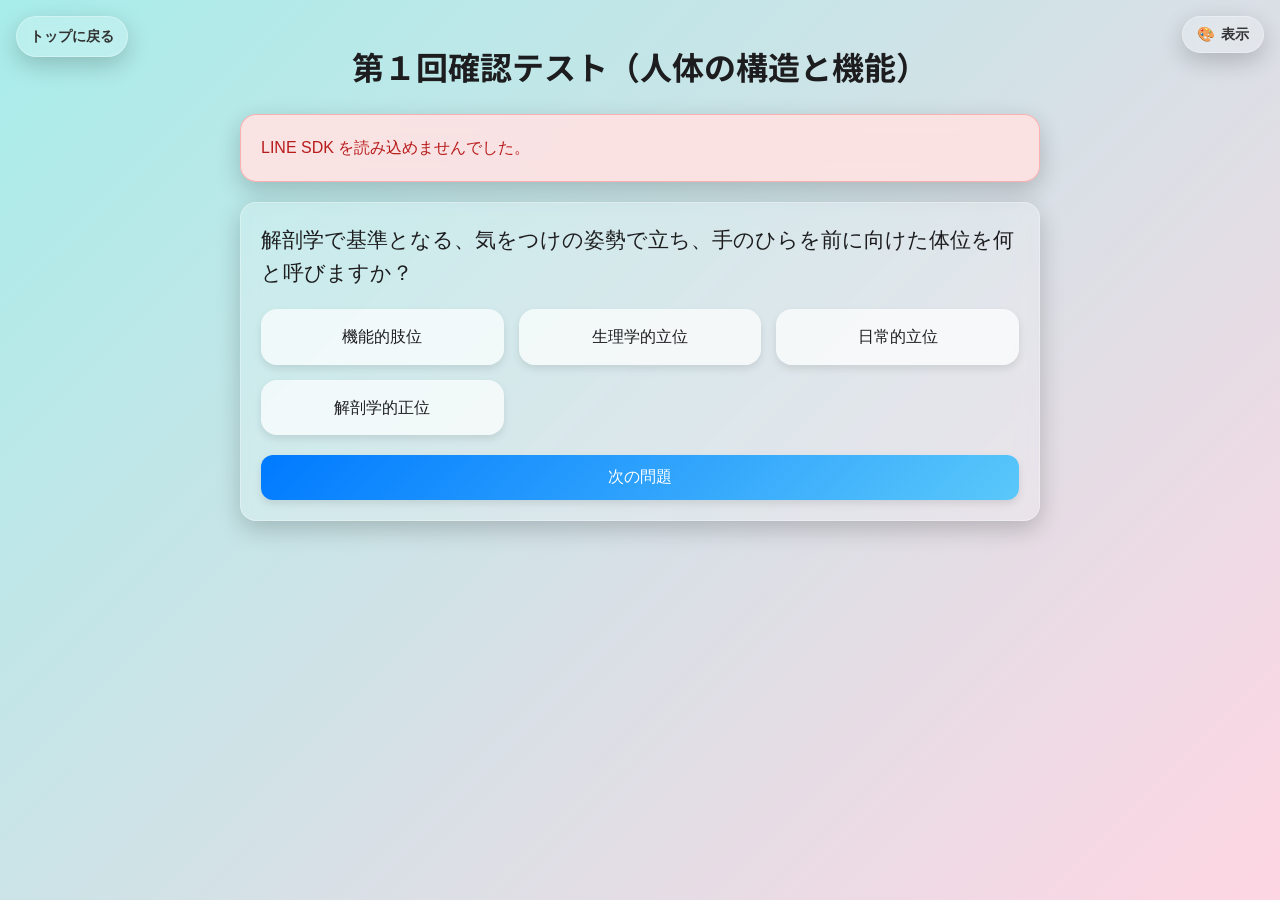
==== commit c8dafa8e: "Add in-quiz navigation and petal effects" ====
--- a/1st-test.html
+++ b/1st-test.html
@@ -528,6 +528,8 @@
   <script src="https://static.line-scdn.net/liff/edge/2/sdk.js"></script>
   <script src="quiz-auth-config.js"></script>
   <script src="quiz-integration.js"></script>
+  <script src="quiz-navigation.js?v=20260728-quiz-ui-3"></script>
+  <script src="quiz-effects.js?v=20260728-canvas-petals"></script>
   <script src="quiz-glass.js?v=20260728-theme"></script>
   <script src="quiz-theme-switcher.js?v=20260728-theme"></script>
 </body>
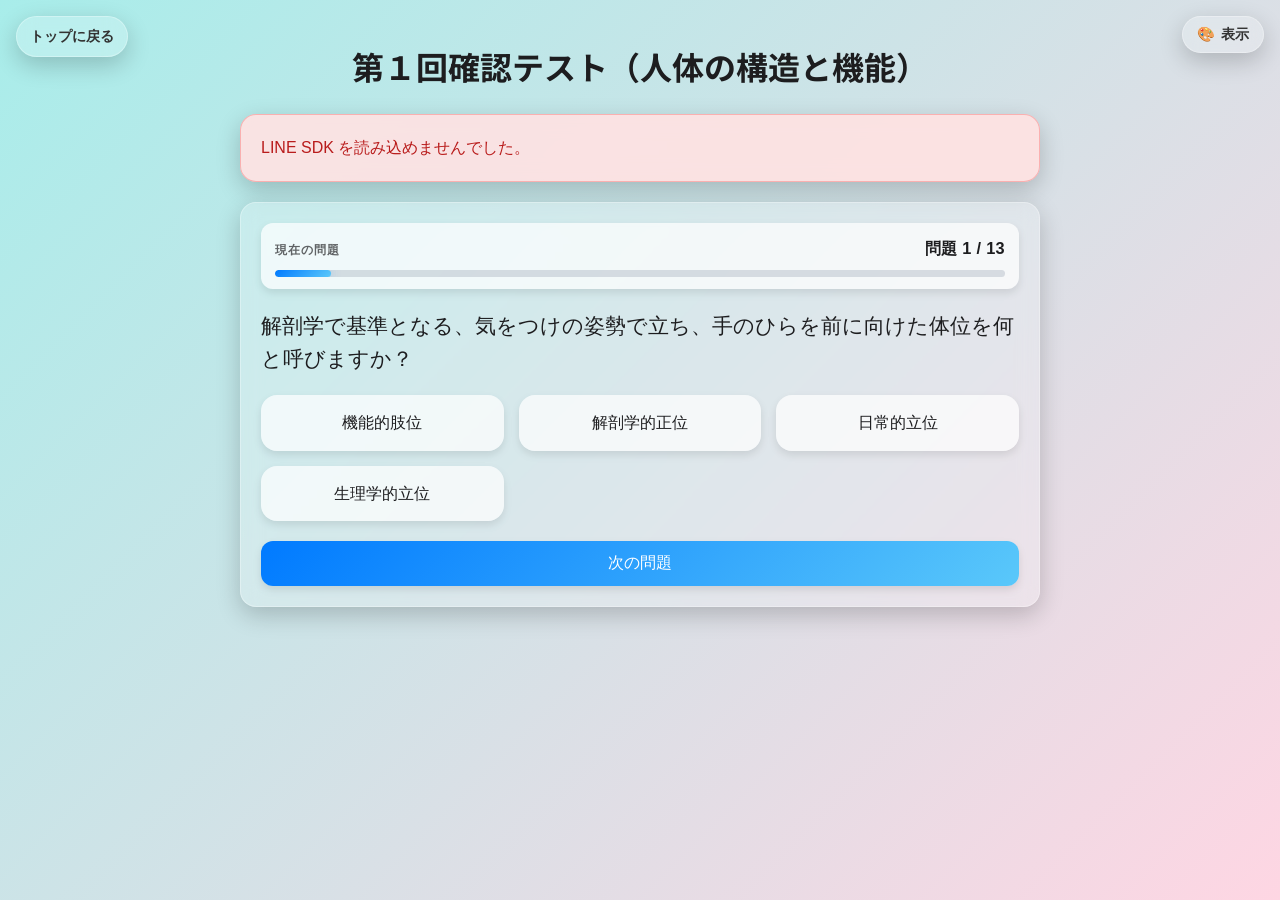
==== commit a384344f: "Show question progress in every quiz" ====
--- a/1st-test.html
+++ b/1st-test.html
@@ -194,7 +194,7 @@
       } catch (error) {}
     })();
   </script>
-  <link rel="stylesheet" href="quiz-base.css?v=20260728-theme">
+  <link rel="stylesheet" href="quiz-base.css?v=20260729-progress">
   <link rel="stylesheet" href="quiz-themes.css?v=20260728-theme">
 </head>
 <body>
@@ -529,6 +529,7 @@
   <script src="quiz-auth-config.js"></script>
   <script src="quiz-integration.js"></script>
   <script src="quiz-navigation.js?v=20260728-quiz-ui-3"></script>
+  <script src="quiz-progress.js?v=20260729-progress"></script>
   <script src="quiz-effects.js?v=20260728-canvas-petals"></script>
   <script src="quiz-glass.js?v=20260728-theme"></script>
   <script src="quiz-theme-switcher.js?v=20260728-theme"></script>
--- a/quiz-base.css
+++ b/quiz-base.css
@@ -129,6 +129,56 @@
   box-shadow: var(--q-surface-shadow);
   margin-bottom: 20px;
   border: var(--q-surface-border);
+}
+
+.quiz-question-progress {
+  display: grid;
+  gap: 9px;
+  margin-bottom: 20px;
+  padding: 12px 14px;
+  border: var(--q-option-border);
+  border-radius: var(--q-radius-sm);
+  background: var(--q-option-bg);
+  box-shadow: var(--q-option-shadow);
+  color: var(--q-heading);
+}
+
+.quiz-question-progress__meta {
+  display: flex;
+  align-items: baseline;
+  justify-content: space-between;
+  gap: 14px;
+}
+
+.quiz-question-progress__label {
+  font-size: 0.78em;
+  font-weight: 700;
+  letter-spacing: 0.08em;
+  opacity: 0.68;
+}
+
+.quiz-question-progress__count {
+  color: var(--q-heading);
+  font-size: 1.02em;
+  font-variant-numeric: tabular-nums;
+  letter-spacing: 0.02em;
+}
+
+.quiz-question-progress__track {
+  height: 7px;
+  overflow: hidden;
+  border-radius: 999px;
+  background: rgba(100, 116, 139, 0.22);
+}
+
+.quiz-question-progress__bar {
+  display: block;
+  width: 0;
+  height: 100%;
+  border-radius: inherit;
+  background: var(--q-button-bg);
+  box-shadow: 0 0 12px rgba(0, 122, 255, 0.28);
+  transition: width 0.32s ease;
 }
 
 .question {
@@ -573,7 +623,7 @@
 }
 
 @media (prefers-reduced-motion: reduce) {
-  body, .option, .nav-button, .explanation {
+  body, .option, .nav-button, .explanation, .quiz-question-progress__bar {
     transition: none;
   }
 }
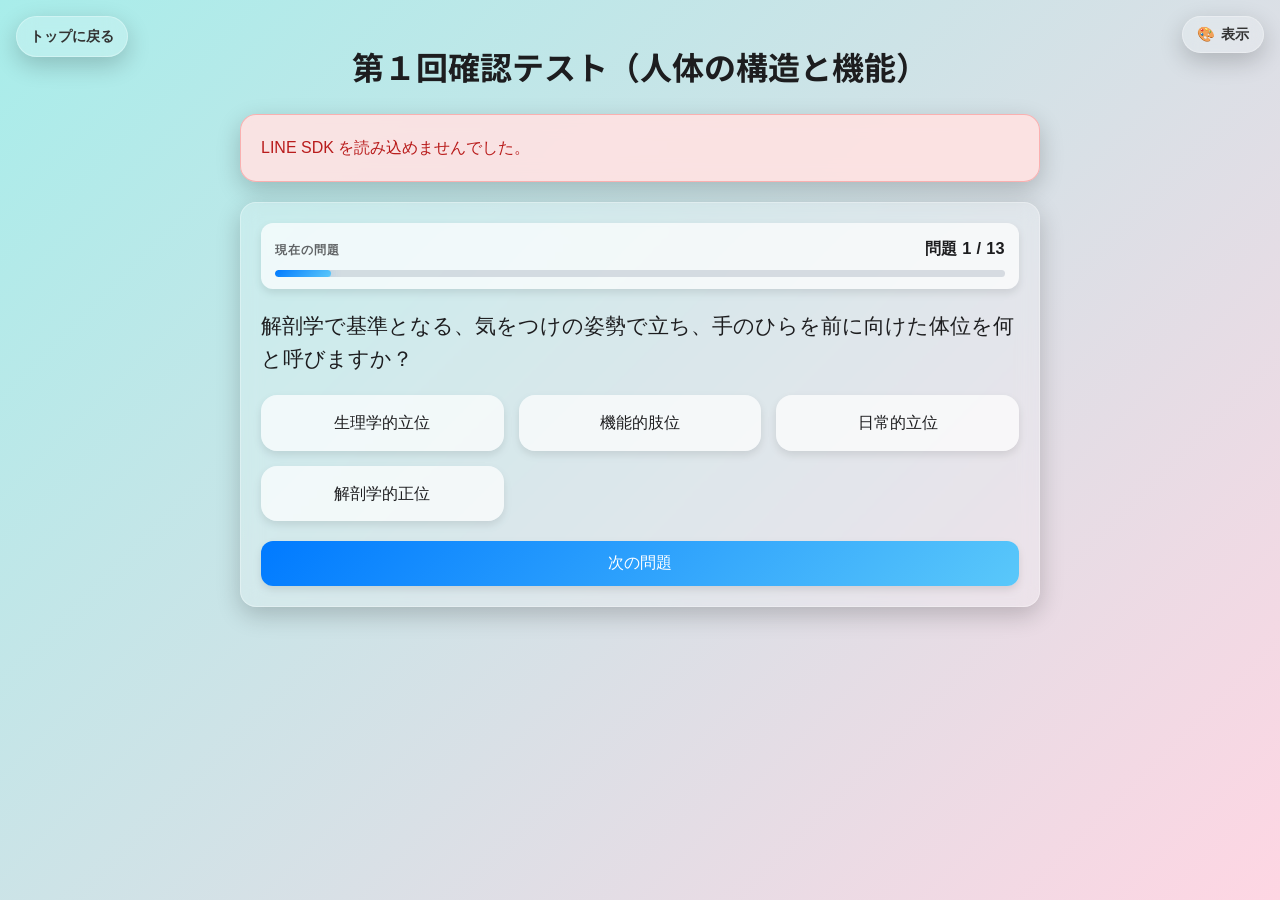
==== commit 86b06218: "Guard quiz result saving" ====
--- a/1st-test.html
+++ b/1st-test.html
@@ -457,7 +457,7 @@
       }
     }
 
-    function showResult() {
+    async function showResult() {
       score = userAnswers.reduce((total, answer, index) => 
         total + (answer === quizData[index].answer ? 1 : 0), 0);
 
@@ -493,7 +493,7 @@
       resultContainer.innerHTML = resultHtml;
 
       if (window.quizIntegration) {
-        window.quizIntegration.submitQuizResult({
+        await window.quizIntegration.submitQuizResult({
           quizNo: window.quizIntegration.getQuizNo(),
           quizTitle: document.title,
           score,
@@ -527,7 +527,7 @@
   </script>
   <script src="https://static.line-scdn.net/liff/edge/2/sdk.js"></script>
   <script src="quiz-auth-config.js"></script>
-  <script src="quiz-integration.js"></script>
+  <script src="quiz-integration.js?v=20260802-save-guard"></script>
   <script src="quiz-navigation.js?v=20260728-quiz-ui-3"></script>
   <script src="quiz-progress.js?v=20260729-progress"></script>
   <script src="quiz-effects.js?v=20260728-canvas-petals"></script>
